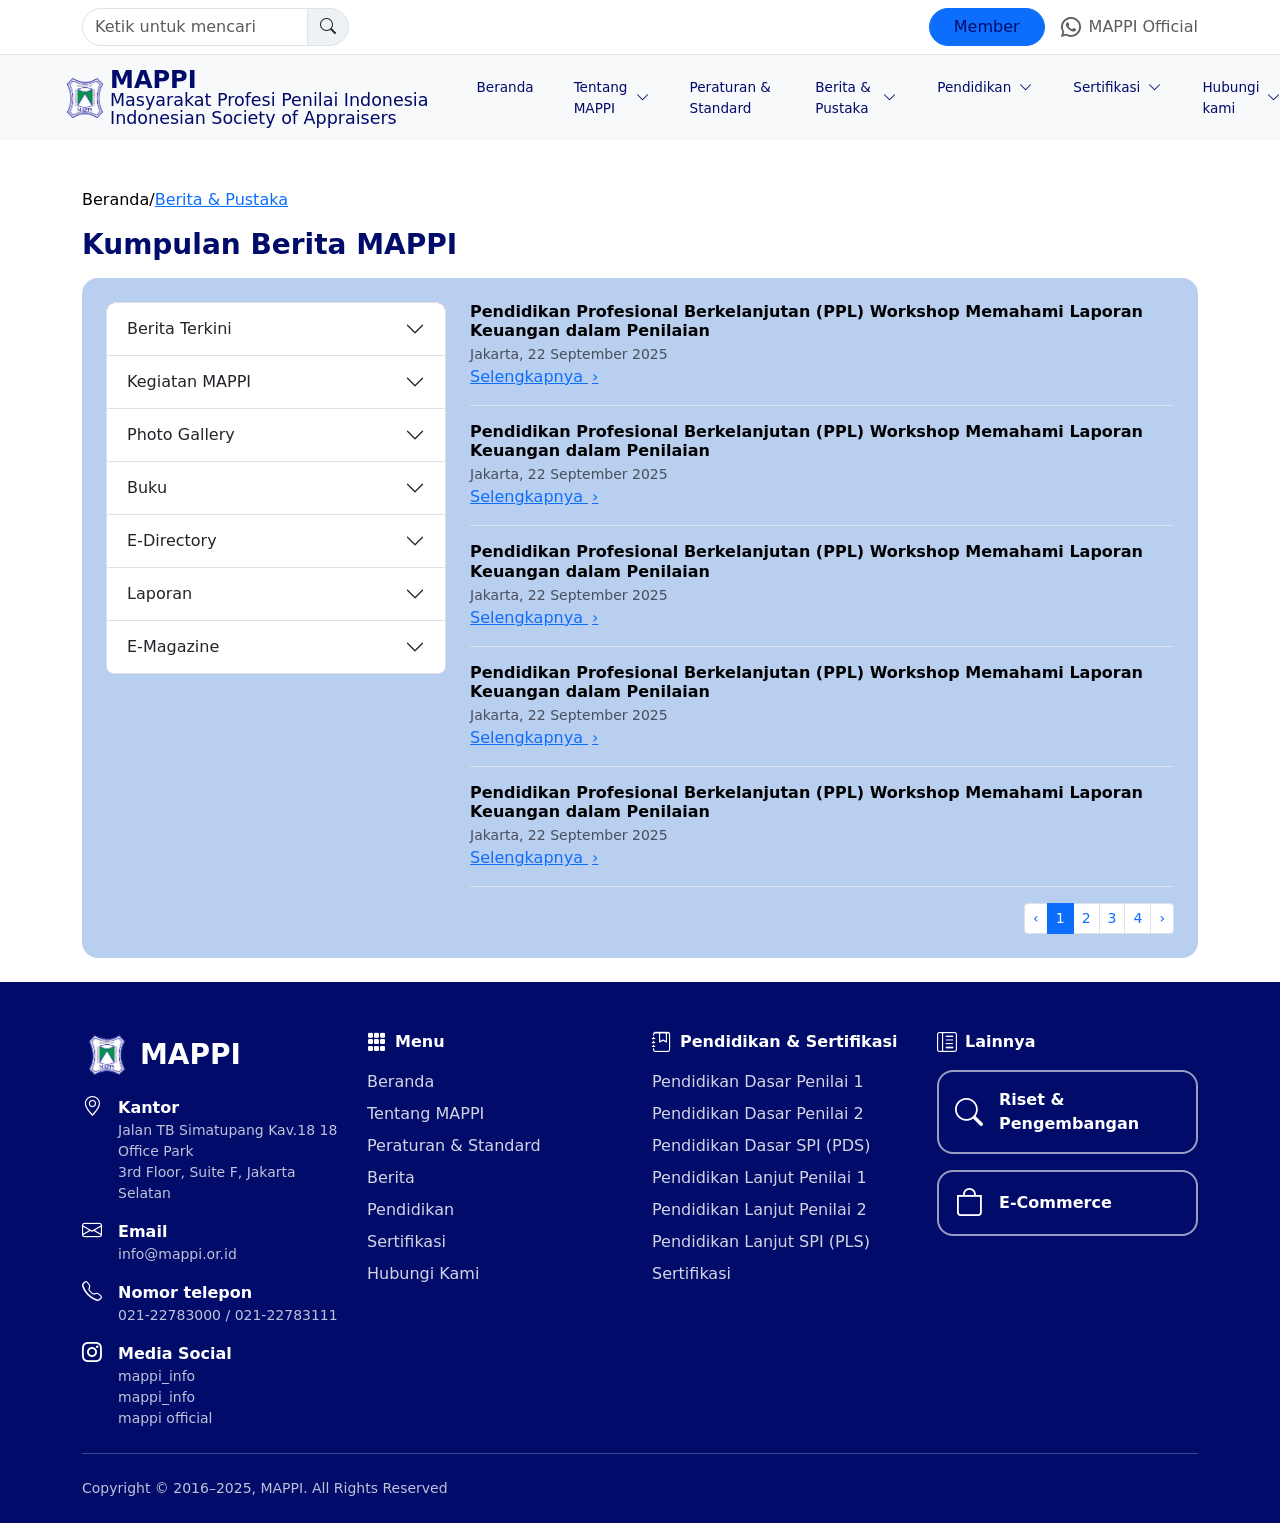
==== blog.html @ 39c8b319 "feat: benerin bugs" ====
<!DOCTYPE html>
<html lang="id">
    <head>
        <meta charset="utf-8">
        <meta name="viewport" content="width=device-width, initial-scale=1">
        <title>Blog Bootstrap</title>
        <link href="https://cdn.jsdelivr.net/npm/bootstrap@5.3.3/dist/css/bootstrap.min.css" rel="stylesheet" integrity="sha384-QWTKZyjpPEjISv5WaRU9OFeRpok6YctnYmDr5pNlyT2bRjXh0JMhjY6hW+ALEwIH" crossorigin="anonymous">
        <link href="https://cdn.jsdelivr.net/npm/bootstrap-icons@1.11.3/font/bootstrap-icons.min.css" rel="stylesheet">
        <style>
            .bg-body-primary-emphasis {
                background-color: #b9cff0;
                color: black;
            }

            .accordion-item.bg-primary .accordion-button {
                background-color: #0d6efd; /* bootstrap primary */
                color: white;
            }

            .accordion-item.bg-primary .accordion-button:not(.collapsed) {
                background-color: #0b5ed7; /* darker saat open */
                color: white;
            }

            .accordion-item.bg-primary .accordion-button:focus {
                box-shadow: none;
            }

            .footer-extended .tile { border: 2px solid rgba(255,255,255,0.6); background: transparent; }
            .footer-extended .link-light { text-decoration: none; opacity: 0.85; }
            .footer-extended .link-light:hover { opacity: 1; }
            .footer-extended i { line-height: 1; }

            .header-search { max-width: 480px; }
            .header-search .form-control { border-top-left-radius: 999px; border-bottom-left-radius: 999px; }
            .header-search .input-group-text { border-top-right-radius: 999px; border-bottom-right-radius: 999px; background-color: #eef2f7; }
            /* .navbar .nav-link { font-weight: 500; } */
            .navbar-nav .nav-link {
                display: inline-flex;
                align-items: center;
                gap: 4px; /* kasih jarak kecil antara teks dan icon */
            }

            .text-primary-mappi{
                color: #010b69;
            }
            .bg-primary-mappi{
                background-color: #010b69;

            }

            .item-link .nav-link{
                font-size: 0.85rem;
            }
        </style>
    </head>
    <body>
    <header id="home" class="sticky-top bg-white">
      <div class="border-bottom py-2">
        <div class="container d-flex align-items-center gap-3">
          <form class="flex-grow-0" role="search">
            <div class="input-group header-search">
              <input type="search" class="form-control" placeholder="Ketik untuk mencari" aria-label="Search">
              <span class="input-group-text"><i class="bi-search"></i></span>
            </div>
          </form>
          <div class="d-flex align-items-center gap-3 ms-auto">
            <a href="#" class="btn btn-primary rounded-pill px-4 text-primary-mappi">Member</a>
            <div class="d-flex align-items-center gap-2 text-muted">
              <i class="bi-whatsapp fs-5"></i>
              <span>MAPPI Official</span>
            </div>
          </div>
        </div>
      </div>
      <nav class="navbar navbar-expand-lg bg-body-tertiary px-5">
        <div class="container align-items-center">
          <a class="navbar-brand d-flex align-items-center" href="#home"><img style="width: 50px;" src="img/images (1).png" alt="logo"><div class="d-flex flex-column lh-1"><span class="fs-4 fw-bold text-primary-mappi">MAPPI</span><small class="text-primary-mappi">Masyarakat Profesi Penilai Indonesia<br>Indonesian Society of Appraisers</small></div></a>
          <button class="navbar-toggler" type="button" data-bs-toggle="collapse" data-bs-target="#navbarMain" aria-controls="navbarMain" aria-expanded="false" aria-label="Toggle navigation"><span class="navbar-toggler-icon"></span></button>
          <div class="collapse navbar-collapse" id="navbarMain">
            <ul class="navbar-nav ms-lg-4 mb-2 mb-lg-0 gap-lg-4 item-link">
              <li class="nav-item"><a class="text-primary-mappi nav-link" href="#home">Beranda</a></li>
              <li class="nav-item"><a class="text-primary-mappi nav-link" href="#tentang">Tentang MAPPI <i class="bi-chevron-down ms-1"></i></a></li>
              <li class="nav-item"><a class="text-primary-mappi nav-link" href="#peraturan">Peraturan&nbsp;&&nbsp; Standard</a></li>
              <li class="nav-item"><a class="text-primary-mappi nav-link" href="#berita">Berita&nbsp;&&nbsp; Pustaka <i class="bi-chevron-down ms-1"></i></a></li>
              <li class="nav-item"><a class="text-primary-mappi nav-link" href="#pendidikan">Pendidikan <i class="bi-chevron-down ms-1"></i></a></li>
              <li class="nav-item"><a class="text-primary-mappi nav-link" href="#sertifikasi">Sertifikasi <i class="bi-chevron-down ms-1"></i></a></li>
              <li class="nav-item"><a class="text-primary-mappi nav-link" href="#kontak">Hubungi kami <i class="bi-chevron-down ms-1"></i></a></li>
            </ul>
          </div>
        </div>
        <div class="container"><div class="border-bottom"></div></div>
      </nav>
    </header>
    <section id="berita" class="mb-4">
    <div class="container pt-5">
        <p class="text-black">Beranda/<a class="text-primary">Berita & Pustaka</a></p>
        <h2 class="h3 fw-bold text-primary-mappi mb-3">Kumpulan Berita MAPPI</h2>
        <div class="p-3 p-md-4 rounded-4 bg-body-primary-emphasis">
        <div class="row g-3 g-md-4">
            <div class="col-12 col-md-4">
            <div class="border rounded-3 overflow-hidden">
                <div class="accordion accordion-flush" id="newsAccordion">
                <!-- <div class="accordion-item">
                    <h2 class="accordion-header" id="headingOne">
                    <button class="accordion-button" type="button" data-bs-toggle="collapse" data-bs-target="#collapseOne" aria-expanded="true" aria-controls="collapseOne">Berita Terkini</button>
                    </h2>
                    <div id="collapseOne" class="accordion-collapse collapse show" aria-labelledby="headingOne" data-bs-parent="#newsAccordion">
                    <div class="accordion-body">
                        <a href="#" class="link-primary">Selengkapnya <span class="ms-1">›</span></a>
                    </div>
                    </div>
                </div> -->
                <div class="accordion-item bg-primary-mappi">
                    <h2 class="accordion-header" id="headingOne">
                    <button class="accordion-button collapsed" type="button" data-bs-toggle="collapse" data-bs-target="#collapseOne" aria-expanded="false" aria-controls="collapseOne">Berita Terkini</button>
                    </h2>
                    <div id="collapseOne" class="accordion-collapse collapse" aria-labelledby="headingOne" data-bs-parent="#newsAccordion">
                    <div class="accordion-body">
                        <a href="#" class="link-primary">Selengkapnya <span class="ms-1">›</span></a>
                    </div>
                    </div>
                </div>
                <div class="accordion-item">
                    <h2 class="accordion-header" id="headingTwo">
                    <button class="accordion-button collapsed" type="button" data-bs-toggle="collapse" data-bs-target="#collapseTwo" aria-expanded="false" aria-controls="collapseTwo">Kegiatan MAPPI</button>
                    </h2>
                    <div id="collapseTwo" class="accordion-collapse collapse" aria-labelledby="headingTwo" data-bs-parent="#newsAccordion">
                    <div class="accordion-body">
                        <a href="#" class="link-primary">Selengkapnya <span class="ms-1">›</span></a>
                    </div>
                    </div>
                </div>
                <div class="accordion-item">
                    <h2 class="accordion-header" id="headingThree">
                    <button class="accordion-button collapsed" type="button" data-bs-toggle="collapse" data-bs-target="#collapseThree" aria-expanded="false" aria-controls="collapseThree">Photo Gallery</button>
                    </h2>
                    <div id="collapseThree" class="accordion-collapse collapse" aria-labelledby="headingThree" data-bs-parent="#newsAccordion">
                    <div class="accordion-body">
                        <a href="#" class="link-primary">Selengkapnya <span class="ms-1">›</span></a>
                    </div>
                    </div>
                </div>
                <div class="accordion-item">
                    <h2 class="accordion-header" id="headingFour">
                    <button class="accordion-button collapsed" type="button" data-bs-toggle="collapse" data-bs-target="#collapseFour" aria-expanded="false" aria-controls="collapseFour">Buku</button>
                    </h2>
                    <div id="collapseFour" class="accordion-collapse collapse" aria-labelledby="headingFour" data-bs-parent="#newsAccordion">
                    <div class="accordion-body">
                        <a href="#" class="link-primary">Selengkapnya <span class="ms-1">›</span></a>
                    </div>
                    </div>
                </div>
                <div class="accordion-item">
                    <h2 class="accordion-header" id="headingFive">
                    <button class="accordion-button collapsed" type="button" data-bs-toggle="collapse" data-bs-target="#collapseFive" aria-expanded="false" aria-controls="collapseFive">E-Directory</button>
                    </h2>
                    <div id="collapseFive" class="accordion-collapse collapse" aria-labelledby="headingFive" data-bs-parent="#newsAccordion">
                    <div class="accordion-body">
                        <a href="#" class="link-primary">Selengkapnya <span class="ms-1">›</span></a>
                    </div>
                    </div>
                </div>
                <div class="accordion-item">
                    <h2 class="accordion-header" id="headingSix">
                    <button class="accordion-button collapsed" type="button" data-bs-toggle="collapse" data-bs-target="#collapseSix" aria-expanded="false" aria-controls="collapseSix">Laporan</button>
                    </h2>
                    <div id="collapseSix" class="accordion-collapse collapse" aria-labelledby="headingSix" data-bs-parent="#newsAccordion">
                    <div class="accordion-body">
                        <a href="#" class="link-primary">Selengkapnya <span class="ms-1">›</span></a>
                    </div>
                    </div>
                </div>
                <div class="accordion-item">
                    <h2 class="accordion-header" id="headingSeven">
                    <button class="accordion-button collapsed" type="button" data-bs-toggle="collapse" data-bs-target="#collapseSeven" aria-expanded="false" aria-controls="collapseSeven">E-Magazine</button>
                    </h2>
                    <div id="collapseSeven" class="accordion-collapse collapse" aria-labelledby="headingSeven" data-bs-parent="#newsAccordion">
                    <div class="accordion-body">
                        <a href="#" class="link-primary">Selengkapnya <span class="ms-1">›</span></a>
                    </div>
                    </div>
                </div>
                </div>
            </div>
            </div>
            <div class="col-12 col-md-8">
            <ul class="list-unstyled">
                <li class="pb-3 mb-3 border-bottom">
                <h6 class="mb-1 fw-semibold">Pendidikan Profesional Berkelanjutan (PPL) Workshop Memahami Laporan Keuangan dalam Penilaian</h6>
                <div class="text-muted small">Jakarta, 22 September 2025</div>
                <a href="#" class="link-primary">Selengkapnya <span class="ms-1">›</span></a>
                </li>
                <li class="pb-3 mb-3 border-bottom">
                <h6 class="mb-1 fw-semibold">Pendidikan Profesional Berkelanjutan (PPL) Workshop Memahami Laporan Keuangan dalam Penilaian</h6>
                <div class="text-muted small">Jakarta, 22 September 2025</div>
                <a href="#" class="link-primary">Selengkapnya <span class="ms-1">›</span></a>
                </li>
                <li class="pb-3 mb-3 border-bottom">
                <h6 class="mb-1 fw-semibold">Pendidikan Profesional Berkelanjutan (PPL) Workshop Memahami Laporan Keuangan dalam Penilaian</h6>
                <div class="text-muted small">Jakarta, 22 September 2025</div>
                <a href="#" class="link-primary">Selengkapnya <span class="ms-1">›</span></a>
                </li>
                <li class="pb-3 mb-3 border-bottom">
                <h6 class="mb-1 fw-semibold">Pendidikan Profesional Berkelanjutan (PPL) Workshop Memahami Laporan Keuangan dalam Penilaian</h6>
                <div class="text-muted small">Jakarta, 22 September 2025</div>
                <a href="#" class="link-primary underlide">Selengkapnya <span class="ms-1">›</span></a>
                </li>
                <li class="pb-3 mb-3 border-bottom">
                <h6 class="mb-1 fw-semibold">Pendidikan Profesional Berkelanjutan (PPL) Workshop Memahami Laporan Keuangan dalam Penilaian</h6>
                <div class="text-muted small">Jakarta, 22 September 2025</div>
                <a href="#" class="link-primary">Selengkapnya <span class="ms-1">›</span></a>
                </li>
            </ul>
            <nav aria-label="Halaman berita">
                <ul class="pagination pagination-sm justify-content-end mb-0">
                <li class="page-item"><a class="page-link" href="#" aria-label="Previous">‹</a></li>
                <li class="page-item active" aria-current="page"><span class="page-link">1</span></li>
                <li class="page-item"><a class="page-link" href="#">2</a></li>
                <li class="page-item"><a class="page-link" href="#">3</a></li>
                <li class="page-item"><a class="page-link" href="#">4</a></li>
                <li class="page-item"><a class="page-link" href="#" aria-label="Next">›</a></li>
                </ul>
            </nav>
            </div>
        </div>
        </div>
    </div>
    </section>

    <footer class="footer-extended bg-primary-mappi text-white pt-5 pb-4">
        <div class="container">
            <div class="row gy-4">
            <div class="col-12 col-lg-3">
                <div class="d-flex align-items-center gap-2 mb-3">
                <img style="width: 50px;" src="img/images (1).png" alt="logo">
                <!-- <i class="bi-shield-check fs-3"></i> -->
                <span class="fs-3 fw-bold">MAPPI</span>
                </div>
                <div class="mb-3">
                <div class="d-flex gap-3">
                    <i class="bi-geo-alt fs-5"></i>
                    <div>
                    <div class="fw-semibold">Kantor</div>
                    <div class="small opacity-75">Jalan TB Simatupang Kav.18 18 Office Park<br>3rd Floor, Suite F, Jakarta Selatan</div>
                    </div>
                </div>
                </div>
                <div class="mb-3">
                <div class="d-flex gap-3">
                    <i class="bi-envelope fs-5"></i>
                    <div>
                    <div class="fw-semibold">Email</div>
                    <div class="small opacity-75">info@mappi.or.id</div>
                    </div>
                </div>
                </div>
                <div class="mb-3">
                <div class="d-flex gap-3">
                    <i class="bi-telephone fs-5"></i>
                    <div>
                    <div class="fw-semibold">Nomor telepon</div>
                    <div class="small opacity-75">021-22783000 / 021-22783111</div>
                    </div>
                </div>
                </div>
                <div>
                <div class="d-flex gap-3">
                    <i class="bi-instagram fs-5"></i>
                    <div>
                    <div class="fw-semibold">Media Social</div>
                    <div class="small opacity-75">mappi_info<br>mappi_info<br>mappi official</div>
                    </div>
                </div>
                </div>
            </div>

            <div class="col-12 col-lg-3">
                <div class="d-flex align-items-center gap-2 mb-3">
                <i class="bi-grid-3x3-gap-fill fs-5"></i>
                <span class="fw-semibold">Menu</span>
                </div>
                <div class="row row-cols-1 g-2">
                <div class="col"><a href="#" class="link-light">Beranda</a></div>
                <div class="col"><a href="#" class="link-light">Tentang MAPPI</a></div>
                <div class="col"><a href="#" class="link-light">Peraturan & Standard</a></div>
                <div class="col"><a href="#" class="link-light">Berita</a></div>
                <div class="col"><a href="#" class="link-light">Pendidikan</a></div>
                <div class="col"><a href="#" class="link-light">Sertifikasi</a></div>
                <div class="col"><a href="#" class="link-light">Hubungi Kami</a></div>
                </div>
            </div>

            <div class="col-12 col-lg-3">
                <div class="d-flex align-items-center gap-2 mb-3">
                <i class="bi-journal-bookmark fs-5"></i>
                <span class="fw-semibold">Pendidikan & Sertifikasi</span>
                </div>
                <ul class="list-unstyled d-flex flex-column gap-2 ps-0">
                    <li><a href="#" class="link-light">Pendidikan Dasar Penilai 1</a></li>
                    <li><a href="#" class="link-light">Pendidikan Dasar Penilai 2</a></li>
                    <li><a href="#" class="link-light">Pendidikan Dasar SPI (PDS)</a></li>
                    <li><a href="#" class="link-light">Pendidikan Lanjut Penilai 1</a></li>
                    <li><a href="#" class="link-light">Pendidikan Lanjut Penilai 2</a></li>
                    <li><a href="#" class="link-light">Pendidikan Lanjut SPI (PLS)</a></li>
                    <li><a href="#" class="link-light">Sertifikasi</a></li>
                </ul>
            </div>

            <div class="col-12 col-lg-3">
                <div class="d-flex align-items-center gap-2 mb-3">
                <i class="bi-layout-text-sidebar-reverse fs-5"></i>
                <span class="fw-semibold">Lainnya</span>
                </div>
                <div class="tile p-3 rounded-4 mb-3 d-flex align-items-center gap-3">
                <i class="bi-search fs-3"></i>
                <div class="fw-semibold">Riset & Pengembangan</div>
                </div>
                <div class="tile p-3 rounded-4 d-flex align-items-center gap-3">
                <i class="bi-bag fs-3"></i>
                <div class="fw-semibold">E-Commerce</div>
                </div>
            </div>
            </div>

            <hr class="border-light opacity-25 my-4">
            <div class="d-flex flex-column flex-md-row align-items-center justify-content-between gap-2">
            <div class="small opacity-75">Copyright © 2016–2025, MAPPI. All Rights Reserved</div>
            </div>
        </div>
    </footer>

    <script src="https://cdn.jsdelivr.net/npm/bootstrap@5.3.3/dist/js/bootstrap.bundle.min.js" integrity="sha384-YvpcrYf0tY3lHB60NNkmXc5s9fDVZLESaAA55NDzOxhy9GkcIdslK1eN7N6jIeHz" crossorigin="anonymous"></script>
    </body>
</html>
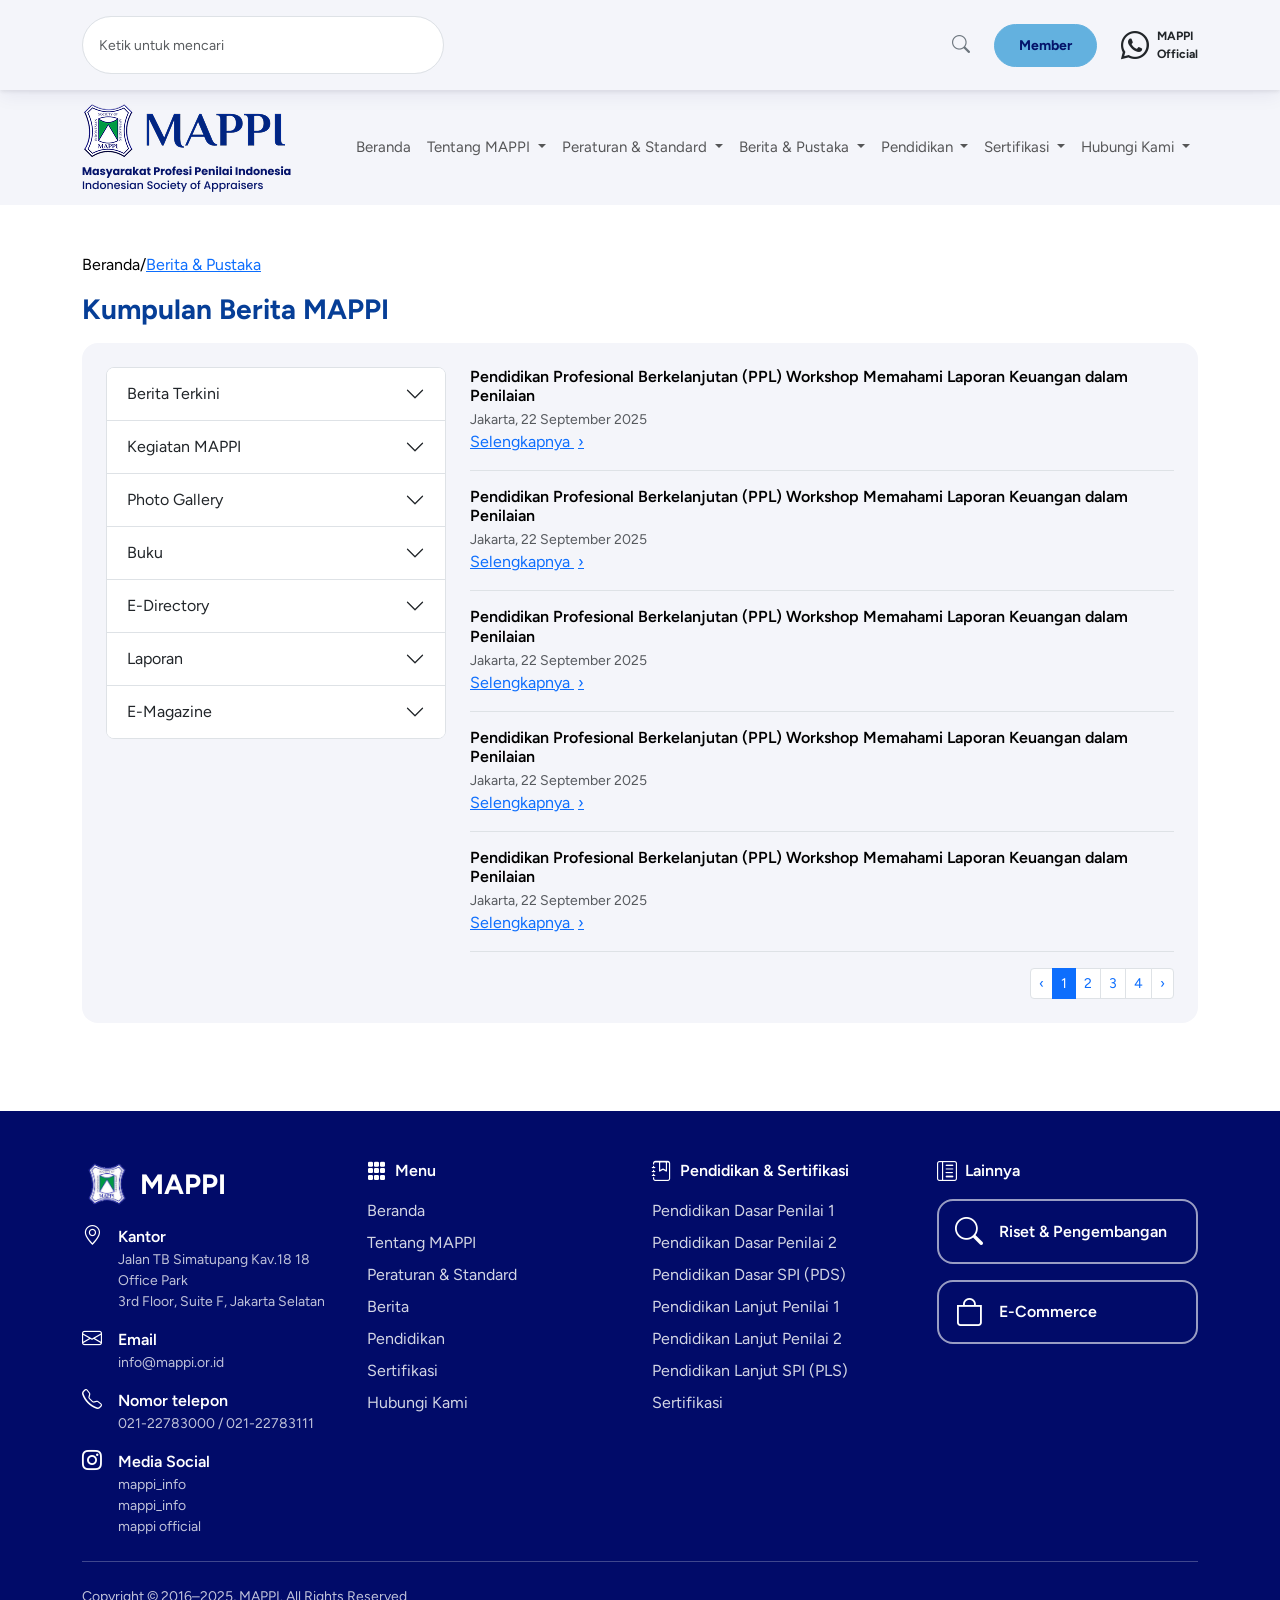
==== commit 37b9fe3d: "feat: benerin bugs" ====
--- a/blog.html
+++ b/blog.html
@@ -1,335 +1,792 @@
 <!DOCTYPE html>
 <html lang="id">
+  <html lang="en">
     <head>
-        <meta charset="utf-8">
-        <meta name="viewport" content="width=device-width, initial-scale=1">
-        <title>Blog Bootstrap</title>
-        <link href="https://cdn.jsdelivr.net/npm/bootstrap@5.3.3/dist/css/bootstrap.min.css" rel="stylesheet" integrity="sha384-QWTKZyjpPEjISv5WaRU9OFeRpok6YctnYmDr5pNlyT2bRjXh0JMhjY6hW+ALEwIH" crossorigin="anonymous">
-        <link href="https://cdn.jsdelivr.net/npm/bootstrap-icons@1.11.3/font/bootstrap-icons.min.css" rel="stylesheet">
-        <style>
-            .bg-body-primary-emphasis {
-                background-color: #b9cff0;
-                color: black;
-            }
-
-            .accordion-item.bg-primary .accordion-button {
-                background-color: #0d6efd; /* bootstrap primary */
-                color: white;
-            }
-
-            .accordion-item.bg-primary .accordion-button:not(.collapsed) {
-                background-color: #0b5ed7; /* darker saat open */
-                color: white;
-            }
-
-            .accordion-item.bg-primary .accordion-button:focus {
-                box-shadow: none;
-            }
-
-            .footer-extended .tile { border: 2px solid rgba(255,255,255,0.6); background: transparent; }
-            .footer-extended .link-light { text-decoration: none; opacity: 0.85; }
-            .footer-extended .link-light:hover { opacity: 1; }
-            .footer-extended i { line-height: 1; }
-
-            .header-search { max-width: 480px; }
-            .header-search .form-control { border-top-left-radius: 999px; border-bottom-left-radius: 999px; }
-            .header-search .input-group-text { border-top-right-radius: 999px; border-bottom-right-radius: 999px; background-color: #eef2f7; }
-            /* .navbar .nav-link { font-weight: 500; } */
-            .navbar-nav .nav-link {
-                display: inline-flex;
-                align-items: center;
-                gap: 4px; /* kasih jarak kecil antara teks dan icon */
-            }
-
-            .text-primary-mappi{
-                color: #010b69;
-            }
-            .bg-primary-mappi{
-                background-color: #010b69;
-
-            }
-
-            .item-link .nav-link{
-                font-size: 0.85rem;
-            }
-        </style>
+      <meta charset="UTF-8" />
+      <meta name="viewport" content="width=device-width, initial-scale=1.0" />
+      <title>Home</title>
+
+      <!-- CSS -->
+      <link rel="stylesheet" href="/assets/css/index.css" />
+
+      <!-- CSS Bootstrap -->
+      <link
+        href="https://cdn.jsdelivr.net/npm/bootstrap@5.3.8/dist/css/bootstrap.min.css"
+        rel="stylesheet"
+        integrity="sha384-sRIl4kxILFvY47J16cr9ZwB07vP4J8+LH7qKQnuqkuIAvNWLzeN8tE5YBujZqJLB"
+        crossorigin="anonymous"
+      />
+
+      <!-- Google Fonts -->
+      <link rel="preconnect" href="https://fonts.googleapis.com" />
+      <link rel="preconnect" href="https://fonts.gstatic.com" crossorigin />
+      <link
+        href="https://fonts.googleapis.com/css2?family=Figtree:ital,wght@0,300..900;1,300..900&display=swap"
+        rel="stylesheet"
+      />
+
+      <!-- Bootstrap Icons -->
+      <link
+        rel="stylesheet"
+        href="https://cdn.jsdelivr.net/npm/bootstrap-icons@1.13.1/font/bootstrap-icons.min.css"
+      />
+
+      <style>
+        #berita-data {
+          background-color: #ffffff;
+          color: #000000;
+          padding-bottom: 4rem;
+        }
+
+        /* override background putih dari Bootstrap */
+        .bg-white {
+          background-color: #f4f5fa !important;
+        }
+
+        /* override section yang pakai bg-body-primary-emphasis */
+        .bg-body-primary-emphasis {
+          background-color: #f4f5fa !important;
+        }
+
+        /* footer tetap gelap, biarkan default */
+        .footer-extended {
+          background-color: #010b69; /* atau sesuai yang diinginkan */
+        }
+
+        .text-primary-mappi {
+          color: #010b69;
+        }
+        .section-title-wrapper {
+          display: flex;
+          align-items: center;
+          gap: 1rem;
+          width: 100%;
+        }
+
+        .section-title-wrapper h3 {
+          margin: 0;
+          white-space: nowrap;
+          color: #ffffff;
+        }
+
+        .section-title-wrapper {
+          display: flex;
+          align-items: center;
+          width: 100%;
+          gap: 1rem;
+        }
+
+        /* Garis fleksibel di tengah */
+        .section-divider {
+          flex-grow: 1;
+          height: 1px;
+          background: rgba(255, 255, 255, 0.4);
+        }
+
+        .schedule-section {
+          background: #f6f8fc;
+        }
+        .schedule-tabs .nav-link {
+          color: #6b7785;
+          padding: 8px 12px;
+        }
+        .schedule-tabs .nav-link.active {
+          color: #0a2a84;
+          font-weight: 700;
+          border-bottom: 2px solid #0a2a84;
+        }
+        .schedule-list .list-group-item {
+          background: transparent;
+        }
+        .tag {
+          display: inline-block;
+          padding: 6px 10px;
+          border-radius: 999px;
+          background: #e8f0ff;
+          color: #0a2a84;
+          font-weight: 600;
+        }
+        .tag.primary {
+          background: #0a2a84;
+          color: #fff;
+        }
+      </style>
     </head>
+
     <body>
-    <header id="home" class="sticky-top bg-white">
-      <div class="border-bottom py-2">
-        <div class="container d-flex align-items-center gap-3">
-          <form class="flex-grow-0" role="search">
-            <div class="input-group header-search">
-              <input type="search" class="form-control" placeholder="Ketik untuk mencari" aria-label="Search">
-              <span class="input-group-text"><i class="bi-search"></i></span>
+      <!-- Topbar (Fixed) -->
+      <div class="topbar fixed-top shadow-sm">
+        <div class="bg-white py-2 py-md-3">
+          <div class="container d-flex align-items-center">
+            <!-- Left: Search -->
+            <div class="me-auto w-100 w-md-auto">
+              <!-- Mobile search -->
+              <div
+                class="d-flex d-md-none justify-content-between align-items-center w-100"
+              >
+                <i class="bi bi-search search-icon fs-4"></i>
+                <a href="./login.html">
+                  <button class="btn px-3 rounded-pill btn-member">
+                    Member
+                  </button>
+                </a>
+              </div>
+
+              <!-- Desktop search -->
+              <div class="position-relative d-none d-md-block">
+                <input
+                  type="text"
+                  class="form-control py-3 ps-3 rounded-pill"
+                  placeholder="Ketik untuk mencari"
+                />
+                <i class="bi bi-search search-icon"></i>
+              </div>
             </div>
-          </form>
-          <div class="d-flex align-items-center gap-3 ms-auto">
-            <a href="#" class="btn btn-primary rounded-pill px-4 text-primary-mappi">Member</a>
-            <div class="d-flex align-items-center gap-2 text-muted">
-              <i class="bi-whatsapp fs-5"></i>
-              <span>MAPPI Official</span>
+
+            <!-- Right: Desktop buttons -->
+            <div
+              class="d-none d-md-flex flex-row align-items-center ms-auto gap-4"
+            >
+              <a class="text-decoration-none" href="./login.html">
+                <button class="btn px-4 rounded-pill btn-member">Member</button>
+              </a>
+
+              <a
+                class="text-decoration-none text-reset whatsapp d-flex align-items-center gap-2"
+                href="javascript:void(0);"
+              >
+                <i class="bi bi-whatsapp whatsapp-icon"></i>
+                <span class="fw-bold">MAPPI Official</span>
+              </a>
             </div>
           </div>
         </div>
       </div>
-      <nav class="navbar navbar-expand-lg bg-body-tertiary px-5">
-        <div class="container align-items-center">
-          <a class="navbar-brand d-flex align-items-center" href="#home"><img style="width: 50px;" src="img/images (1).png" alt="logo"><div class="d-flex flex-column lh-1"><span class="fs-4 fw-bold text-primary-mappi">MAPPI</span><small class="text-primary-mappi">Masyarakat Profesi Penilai Indonesia<br>Indonesian Society of Appraisers</small></div></a>
-          <button class="navbar-toggler" type="button" data-bs-toggle="collapse" data-bs-target="#navbarMain" aria-controls="navbarMain" aria-expanded="false" aria-label="Toggle navigation"><span class="navbar-toggler-icon"></span></button>
-          <div class="collapse navbar-collapse" id="navbarMain">
-            <ul class="navbar-nav ms-lg-4 mb-2 mb-lg-0 gap-lg-4 item-link">
-              <li class="nav-item"><a class="text-primary-mappi nav-link" href="#home">Beranda</a></li>
-              <li class="nav-item"><a class="text-primary-mappi nav-link" href="#tentang">Tentang MAPPI <i class="bi-chevron-down ms-1"></i></a></li>
-              <li class="nav-item"><a class="text-primary-mappi nav-link" href="#peraturan">Peraturan&nbsp;&&nbsp; Standard</a></li>
-              <li class="nav-item"><a class="text-primary-mappi nav-link" href="#berita">Berita&nbsp;&&nbsp; Pustaka <i class="bi-chevron-down ms-1"></i></a></li>
-              <li class="nav-item"><a class="text-primary-mappi nav-link" href="#pendidikan">Pendidikan <i class="bi-chevron-down ms-1"></i></a></li>
-              <li class="nav-item"><a class="text-primary-mappi nav-link" href="#sertifikasi">Sertifikasi <i class="bi-chevron-down ms-1"></i></a></li>
-              <li class="nav-item"><a class="text-primary-mappi nav-link" href="#kontak">Hubungi kami <i class="bi-chevron-down ms-1"></i></a></li>
+
+      <!-- Main Navigation -->
+      <nav
+        class="navbar navbar-expand-xl"
+        style="background-color: #f4f5fa; margin-top: 90px"
+      >
+        <div class="container">
+          <a
+            class="navbar-brand"
+            href="javascript:void(0);"
+            style="color: #04136a"
+          >
+            <img
+              src="/assets/images/logo_with_text.png"
+              alt="logo"
+              width="218px"
+            />
+          </a>
+
+          <button
+            class="navbar-toggler p-0 border-0"
+            type="button"
+            data-bs-toggle="collapse"
+            data-bs-target="#navbarNav"
+            aria-controls="navbarNav"
+            aria-expanded="false"
+            aria-label="Toggle navigation"
+          >
+            <span class="navbar-toggler-icon"></span>
+          </button>
+
+          <div class="collapse navbar-collapse" id="navbarNav">
+            <ul class="navbar-nav ms-auto">
+              <li class="nav-item">
+                <a class="nav-link" href="./index.html">Beranda</a>
+              </li>
+
+              <li class="nav-item dropdown">
+                <a
+                  class="nav-link dropdown-toggle"
+                  href="javascript:void(0);"
+                  role="button"
+                  data-bs-toggle="dropdown"
+                  aria-expanded="false"
+                >
+                  Tentang MAPPI
+                </a>
+                <ul class="dropdown-menu">
+                  <li>
+                    <a class="dropdown-item" href="javascript:void(0);"
+                      >Action</a
+                    >
+                  </li>
+                  <li>
+                    <a class="dropdown-item" href="javascript:void(0);"
+                      >Another action</a
+                    >
+                  </li>
+                </ul>
+              </li>
+
+              <li class="nav-item dropdown">
+                <a
+                  class="nav-link dropdown-toggle"
+                  href="javascript:void(0);"
+                  role="button"
+                  data-bs-toggle="dropdown"
+                  aria-expanded="false"
+                >
+                  Peraturan & Standard
+                </a>
+                <ul class="dropdown-menu">
+                  <li>
+                    <a class="dropdown-item" href="javascript:void(0);"
+                      >Action</a
+                    >
+                  </li>
+                  <li>
+                    <a class="dropdown-item" href="javascript:void(0);"
+                      >Another action</a
+                    >
+                  </li>
+                </ul>
+              </li>
+
+              <li class="nav-item dropdown">
+                <a
+                  class="nav-link dropdown-toggle"
+                  href="./blog.html"
+                  role="button"
+                  data-bs-toggle="dropdown"
+                  aria-expanded="false"
+                >
+                  Berita & Pustaka
+                </a>
+                <ul class="dropdown-menu">
+                  <li>
+                    <a class="dropdown-item" href="./blog.html">Action</a>
+                  </li>
+                  <li>
+                    <a class="dropdown-item" href="javascript:void(0);"
+                      >Another action</a
+                    >
+                  </li>
+                </ul>
+              </li>
+
+              <li class="nav-item dropdown">
+                <a
+                  class="nav-link dropdown-toggle"
+                  href="javascript:void(0);"
+                  role="button"
+                  data-bs-toggle="dropdown"
+                  aria-expanded="false"
+                >
+                  Pendidikan
+                </a>
+                <ul class="dropdown-menu">
+                  <li>
+                    <a class="dropdown-item" href="javascript:void(0);"
+                      >Action</a
+                    >
+                  </li>
+                  <li>
+                    <a class="dropdown-item" href="javascript:void(0);"
+                      >Another action</a
+                    >
+                  </li>
+                </ul>
+              </li>
+
+              <li class="nav-item dropdown">
+                <a
+                  class="nav-link dropdown-toggle"
+                  href="javascript:void(0);"
+                  role="button"
+                  data-bs-toggle="dropdown"
+                  aria-expanded="false"
+                >
+                  Sertifikasi
+                </a>
+                <ul class="dropdown-menu">
+                  <li>
+                    <a class="dropdown-item" href="javascript:void(0);"
+                      >Action</a
+                    >
+                  </li>
+                  <li>
+                    <a class="dropdown-item" href="javascript:void(0);"
+                      >Another action</a
+                    >
+                  </li>
+                </ul>
+              </li>
+
+              <li class="nav-item dropdown">
+                <a
+                  class="nav-link dropdown-toggle"
+                  href="javascript:void(0);"
+                  role="button"
+                  data-bs-toggle="dropdown"
+                  aria-expanded="false"
+                >
+                  Hubungi Kami
+                </a>
+                <ul class="dropdown-menu">
+                  <li>
+                    <a class="dropdown-item" href="javascript:void(0);"
+                      >Action</a
+                    >
+                  </li>
+                  <li>
+                    <a class="dropdown-item" href="javascript:void(0);"
+                      >Another action</a
+                    >
+                  </li>
+                </ul>
+              </li>
+
+              <!-- Mobile Login Link -->
+              <li class="nav-item d-xl-none mt-2">
+                <a
+                  class="nav-link btn btn-member text-center w-100"
+                  href="./login.html"
+                  >Login / Member</a
+                >
+              </li>
             </ul>
           </div>
         </div>
-        <div class="container"><div class="border-bottom"></div></div>
       </nav>
-    </header>
-    <section id="berita" class="mb-4">
-    <div class="container pt-5">
-        <p class="text-black">Beranda/<a class="text-primary">Berita & Pustaka</a></p>
-        <h2 class="h3 fw-bold text-primary-mappi mb-3">Kumpulan Berita MAPPI</h2>
-        <div class="p-3 p-md-4 rounded-4 bg-body-primary-emphasis">
-        <div class="row g-3 g-md-4">
-            <div class="col-12 col-md-4">
-            <div class="border rounded-3 overflow-hidden">
-                <div class="accordion accordion-flush" id="newsAccordion">
-                <!-- <div class="accordion-item">
-                    <h2 class="accordion-header" id="headingOne">
-                    <button class="accordion-button" type="button" data-bs-toggle="collapse" data-bs-target="#collapseOne" aria-expanded="true" aria-controls="collapseOne">Berita Terkini</button>
-                    </h2>
-                    <div id="collapseOne" class="accordion-collapse collapse show" aria-labelledby="headingOne" data-bs-parent="#newsAccordion">
-                    <div class="accordion-body">
-                        <a href="#" class="link-primary">Selengkapnya <span class="ms-1">›</span></a>
-                    </div>
-                    </div>
-                </div> -->
-                <div class="accordion-item bg-primary-mappi">
-                    <h2 class="accordion-header" id="headingOne">
-                    <button class="accordion-button collapsed" type="button" data-bs-toggle="collapse" data-bs-target="#collapseOne" aria-expanded="false" aria-controls="collapseOne">Berita Terkini</button>
-                    </h2>
-                    <div id="collapseOne" class="accordion-collapse collapse" aria-labelledby="headingOne" data-bs-parent="#newsAccordion">
-                    <div class="accordion-body">
-                        <a href="#" class="link-primary">Selengkapnya <span class="ms-1">›</span></a>
-                    </div>
-                    </div>
-                </div>
-                <div class="accordion-item">
-                    <h2 class="accordion-header" id="headingTwo">
-                    <button class="accordion-button collapsed" type="button" data-bs-toggle="collapse" data-bs-target="#collapseTwo" aria-expanded="false" aria-controls="collapseTwo">Kegiatan MAPPI</button>
-                    </h2>
-                    <div id="collapseTwo" class="accordion-collapse collapse" aria-labelledby="headingTwo" data-bs-parent="#newsAccordion">
-                    <div class="accordion-body">
-                        <a href="#" class="link-primary">Selengkapnya <span class="ms-1">›</span></a>
-                    </div>
-                    </div>
-                </div>
-                <div class="accordion-item">
-                    <h2 class="accordion-header" id="headingThree">
-                    <button class="accordion-button collapsed" type="button" data-bs-toggle="collapse" data-bs-target="#collapseThree" aria-expanded="false" aria-controls="collapseThree">Photo Gallery</button>
-                    </h2>
-                    <div id="collapseThree" class="accordion-collapse collapse" aria-labelledby="headingThree" data-bs-parent="#newsAccordion">
-                    <div class="accordion-body">
-                        <a href="#" class="link-primary">Selengkapnya <span class="ms-1">›</span></a>
-                    </div>
-                    </div>
-                </div>
-                <div class="accordion-item">
-                    <h2 class="accordion-header" id="headingFour">
-                    <button class="accordion-button collapsed" type="button" data-bs-toggle="collapse" data-bs-target="#collapseFour" aria-expanded="false" aria-controls="collapseFour">Buku</button>
-                    </h2>
-                    <div id="collapseFour" class="accordion-collapse collapse" aria-labelledby="headingFour" data-bs-parent="#newsAccordion">
-                    <div class="accordion-body">
-                        <a href="#" class="link-primary">Selengkapnya <span class="ms-1">›</span></a>
-                    </div>
-                    </div>
-                </div>
-                <div class="accordion-item">
-                    <h2 class="accordion-header" id="headingFive">
-                    <button class="accordion-button collapsed" type="button" data-bs-toggle="collapse" data-bs-target="#collapseFive" aria-expanded="false" aria-controls="collapseFive">E-Directory</button>
-                    </h2>
-                    <div id="collapseFive" class="accordion-collapse collapse" aria-labelledby="headingFive" data-bs-parent="#newsAccordion">
-                    <div class="accordion-body">
-                        <a href="#" class="link-primary">Selengkapnya <span class="ms-1">›</span></a>
-                    </div>
-                    </div>
-                </div>
-                <div class="accordion-item">
-                    <h2 class="accordion-header" id="headingSix">
-                    <button class="accordion-button collapsed" type="button" data-bs-toggle="collapse" data-bs-target="#collapseSix" aria-expanded="false" aria-controls="collapseSix">Laporan</button>
-                    </h2>
-                    <div id="collapseSix" class="accordion-collapse collapse" aria-labelledby="headingSix" data-bs-parent="#newsAccordion">
-                    <div class="accordion-body">
-                        <a href="#" class="link-primary">Selengkapnya <span class="ms-1">›</span></a>
-                    </div>
-                    </div>
-                </div>
-                <div class="accordion-item">
-                    <h2 class="accordion-header" id="headingSeven">
-                    <button class="accordion-button collapsed" type="button" data-bs-toggle="collapse" data-bs-target="#collapseSeven" aria-expanded="false" aria-controls="collapseSeven">E-Magazine</button>
-                    </h2>
-                    <div id="collapseSeven" class="accordion-collapse collapse" aria-labelledby="headingSeven" data-bs-parent="#newsAccordion">
-                    <div class="accordion-body">
-                        <a href="#" class="link-primary">Selengkapnya <span class="ms-1">›</span></a>
-                    </div>
-                    </div>
-                </div>
-                </div>
+
+      <section id="berita-data" class="mb-4">
+        <div class="container pt-5">
+          <p class="text-black">
+            Beranda/<a class="text-primary">Berita & Pustaka</a>
+          </p>
+          <h2 class="h3 fw-bold text-primary-mappi mb-3">
+            Kumpulan Berita MAPPI
+          </h2>
+          <div class="p-3 p-md-4 rounded-4 bg-body-primary-emphasis">
+            <div class="row g-3 g-md-4">
+              <div class="col-12 col-md-4">
+                <div class="border rounded-3 overflow-hidden">
+                  <div class="accordion accordion-flush" id="newsAccordion">
+                    <div class="accordion-item bg-primary-mappi">
+                      <h2 class="accordion-header" id="headingOne">
+                        <button
+                          class="accordion-button collapsed"
+                          type="button"
+                          data-bs-toggle="collapse"
+                          data-bs-target="#collapseOne"
+                          aria-expanded="false"
+                          aria-controls="collapseOne"
+                        >
+                          Berita Terkini
+                        </button>
+                      </h2>
+                      <div
+                        id="collapseOne"
+                        class="accordion-collapse collapse"
+                        aria-labelledby="headingOne"
+                        data-bs-parent="#newsAccordion"
+                      >
+                        <div class="accordion-body">
+                          <a href="#" class="link-primary"
+                            >Selengkapnya <span class="ms-1">›</span></a
+                          >
+                        </div>
+                      </div>
+                    </div>
+                    <div class="accordion-item">
+                      <h2 class="accordion-header" id="headingTwo">
+                        <button
+                          class="accordion-button collapsed"
+                          type="button"
+                          data-bs-toggle="collapse"
+                          data-bs-target="#collapseTwo"
+                          aria-expanded="false"
+                          aria-controls="collapseTwo"
+                        >
+                          Kegiatan MAPPI
+                        </button>
+                      </h2>
+                      <div
+                        id="collapseTwo"
+                        class="accordion-collapse collapse"
+                        aria-labelledby="headingTwo"
+                        data-bs-parent="#newsAccordion"
+                      >
+                        <div class="accordion-body">
+                          <a href="#" class="link-primary"
+                            >Selengkapnya <span class="ms-1">›</span></a
+                          >
+                        </div>
+                      </div>
+                    </div>
+                    <div class="accordion-item">
+                      <h2 class="accordion-header" id="headingThree">
+                        <button
+                          class="accordion-button collapsed"
+                          type="button"
+                          data-bs-toggle="collapse"
+                          data-bs-target="#collapseThree"
+                          aria-expanded="false"
+                          aria-controls="collapseThree"
+                        >
+                          Photo Gallery
+                        </button>
+                      </h2>
+                      <div
+                        id="collapseThree"
+                        class="accordion-collapse collapse"
+                        aria-labelledby="headingThree"
+                        data-bs-parent="#newsAccordion"
+                      >
+                        <div class="accordion-body">
+                          <a href="#" class="link-primary"
+                            >Selengkapnya <span class="ms-1">›</span></a
+                          >
+                        </div>
+                      </div>
+                    </div>
+                    <div class="accordion-item">
+                      <h2 class="accordion-header" id="headingFour">
+                        <button
+                          class="accordion-button collapsed"
+                          type="button"
+                          data-bs-toggle="collapse"
+                          data-bs-target="#collapseFour"
+                          aria-expanded="false"
+                          aria-controls="collapseFour"
+                        >
+                          Buku
+                        </button>
+                      </h2>
+                      <div
+                        id="collapseFour"
+                        class="accordion-collapse collapse"
+                        aria-labelledby="headingFour"
+                        data-bs-parent="#newsAccordion"
+                      >
+                        <div class="accordion-body">
+                          <a href="#" class="link-primary"
+                            >Selengkapnya <span class="ms-1">›</span></a
+                          >
+                        </div>
+                      </div>
+                    </div>
+                    <div class="accordion-item">
+                      <h2 class="accordion-header" id="headingFive">
+                        <button
+                          class="accordion-button collapsed"
+                          type="button"
+                          data-bs-toggle="collapse"
+                          data-bs-target="#collapseFive"
+                          aria-expanded="false"
+                          aria-controls="collapseFive"
+                        >
+                          E-Directory
+                        </button>
+                      </h2>
+                      <div
+                        id="collapseFive"
+                        class="accordion-collapse collapse"
+                        aria-labelledby="headingFive"
+                        data-bs-parent="#newsAccordion"
+                      >
+                        <div class="accordion-body">
+                          <a href="#" class="link-primary"
+                            >Selengkapnya <span class="ms-1">›</span></a
+                          >
+                        </div>
+                      </div>
+                    </div>
+                    <div class="accordion-item">
+                      <h2 class="accordion-header" id="headingSix">
+                        <button
+                          class="accordion-button collapsed"
+                          type="button"
+                          data-bs-toggle="collapse"
+                          data-bs-target="#collapseSix"
+                          aria-expanded="false"
+                          aria-controls="collapseSix"
+                        >
+                          Laporan
+                        </button>
+                      </h2>
+                      <div
+                        id="collapseSix"
+                        class="accordion-collapse collapse"
+                        aria-labelledby="headingSix"
+                        data-bs-parent="#newsAccordion"
+                      >
+                        <div class="accordion-body">
+                          <a href="#" class="link-primary"
+                            >Selengkapnya <span class="ms-1">›</span></a
+                          >
+                        </div>
+                      </div>
+                    </div>
+                    <div class="accordion-item">
+                      <h2 class="accordion-header" id="headingSeven">
+                        <button
+                          class="accordion-button collapsed"
+                          type="button"
+                          data-bs-toggle="collapse"
+                          data-bs-target="#collapseSeven"
+                          aria-expanded="false"
+                          aria-controls="collapseSeven"
+                        >
+                          E-Magazine
+                        </button>
+                      </h2>
+                      <div
+                        id="collapseSeven"
+                        class="accordion-collapse collapse"
+                        aria-labelledby="headingSeven"
+                        data-bs-parent="#newsAccordion"
+                      >
+                        <div class="accordion-body">
+                          <a href="#" class="link-primary"
+                            >Selengkapnya <span class="ms-1">›</span></a
+                          >
+                        </div>
+                      </div>
+                    </div>
+                  </div>
+                </div>
+              </div>
+              <div class="col-12 col-md-8">
+                <ul class="list-unstyled">
+                  <li class="pb-3 mb-3 border-bottom">
+                    <h6 class="mb-1 fw-semibold">
+                      Pendidikan Profesional Berkelanjutan (PPL) Workshop
+                      Memahami Laporan Keuangan dalam Penilaian
+                    </h6>
+                    <div class="text-muted small">
+                      Jakarta, 22 September 2025
+                    </div>
+                    <a href="#" class="link-primary"
+                      >Selengkapnya <span class="ms-1">›</span></a
+                    >
+                  </li>
+                  <li class="pb-3 mb-3 border-bottom">
+                    <h6 class="mb-1 fw-semibold">
+                      Pendidikan Profesional Berkelanjutan (PPL) Workshop
+                      Memahami Laporan Keuangan dalam Penilaian
+                    </h6>
+                    <div class="text-muted small">
+                      Jakarta, 22 September 2025
+                    </div>
+                    <a href="#" class="link-primary"
+                      >Selengkapnya <span class="ms-1">›</span></a
+                    >
+                  </li>
+                  <li class="pb-3 mb-3 border-bottom">
+                    <h6 class="mb-1 fw-semibold">
+                      Pendidikan Profesional Berkelanjutan (PPL) Workshop
+                      Memahami Laporan Keuangan dalam Penilaian
+                    </h6>
+                    <div class="text-muted small">
+                      Jakarta, 22 September 2025
+                    </div>
+                    <a href="#" class="link-primary"
+                      >Selengkapnya <span class="ms-1">›</span></a
+                    >
+                  </li>
+                  <li class="pb-3 mb-3 border-bottom">
+                    <h6 class="mb-1 fw-semibold">
+                      Pendidikan Profesional Berkelanjutan (PPL) Workshop
+                      Memahami Laporan Keuangan dalam Penilaian
+                    </h6>
+                    <div class="text-muted small">
+                      Jakarta, 22 September 2025
+                    </div>
+                    <a href="#" class="link-primary underlide"
+                      >Selengkapnya <span class="ms-1">›</span></a
+                    >
+                  </li>
+                  <li class="pb-3 mb-3 border-bottom">
+                    <h6 class="mb-1 fw-semibold">
+                      Pendidikan Profesional Berkelanjutan (PPL) Workshop
+                      Memahami Laporan Keuangan dalam Penilaian
+                    </h6>
+                    <div class="text-muted small">
+                      Jakarta, 22 September 2025
+                    </div>
+                    <a href="#" class="link-primary"
+                      >Selengkapnya <span class="ms-1">›</span></a
+                    >
+                  </li>
+                </ul>
+                <nav aria-label="Halaman berita">
+                  <ul class="pagination pagination-sm justify-content-end mb-0">
+                    <li class="page-item">
+                      <a class="page-link" href="#" aria-label="Previous">‹</a>
+                    </li>
+                    <li class="page-item active" aria-current="page">
+                      <span class="page-link">1</span>
+                    </li>
+                    <li class="page-item">
+                      <a class="page-link" href="#">2</a>
+                    </li>
+                    <li class="page-item">
+                      <a class="page-link" href="#">3</a>
+                    </li>
+                    <li class="page-item">
+                      <a class="page-link" href="#">4</a>
+                    </li>
+                    <li class="page-item">
+                      <a class="page-link" href="#" aria-label="Next">›</a>
+                    </li>
+                  </ul>
+                </nav>
+              </div>
             </div>
-            </div>
-            <div class="col-12 col-md-8">
-            <ul class="list-unstyled">
-                <li class="pb-3 mb-3 border-bottom">
-                <h6 class="mb-1 fw-semibold">Pendidikan Profesional Berkelanjutan (PPL) Workshop Memahami Laporan Keuangan dalam Penilaian</h6>
-                <div class="text-muted small">Jakarta, 22 September 2025</div>
-                <a href="#" class="link-primary">Selengkapnya <span class="ms-1">›</span></a>
-                </li>
-                <li class="pb-3 mb-3 border-bottom">
-                <h6 class="mb-1 fw-semibold">Pendidikan Profesional Berkelanjutan (PPL) Workshop Memahami Laporan Keuangan dalam Penilaian</h6>
-                <div class="text-muted small">Jakarta, 22 September 2025</div>
-                <a href="#" class="link-primary">Selengkapnya <span class="ms-1">›</span></a>
-                </li>
-                <li class="pb-3 mb-3 border-bottom">
-                <h6 class="mb-1 fw-semibold">Pendidikan Profesional Berkelanjutan (PPL) Workshop Memahami Laporan Keuangan dalam Penilaian</h6>
-                <div class="text-muted small">Jakarta, 22 September 2025</div>
-                <a href="#" class="link-primary">Selengkapnya <span class="ms-1">›</span></a>
-                </li>
-                <li class="pb-3 mb-3 border-bottom">
-                <h6 class="mb-1 fw-semibold">Pendidikan Profesional Berkelanjutan (PPL) Workshop Memahami Laporan Keuangan dalam Penilaian</h6>
-                <div class="text-muted small">Jakarta, 22 September 2025</div>
-                <a href="#" class="link-primary underlide">Selengkapnya <span class="ms-1">›</span></a>
-                </li>
-                <li class="pb-3 mb-3 border-bottom">
-                <h6 class="mb-1 fw-semibold">Pendidikan Profesional Berkelanjutan (PPL) Workshop Memahami Laporan Keuangan dalam Penilaian</h6>
-                <div class="text-muted small">Jakarta, 22 September 2025</div>
-                <a href="#" class="link-primary">Selengkapnya <span class="ms-1">›</span></a>
-                </li>
-            </ul>
-            <nav aria-label="Halaman berita">
-                <ul class="pagination pagination-sm justify-content-end mb-0">
-                <li class="page-item"><a class="page-link" href="#" aria-label="Previous">‹</a></li>
-                <li class="page-item active" aria-current="page"><span class="page-link">1</span></li>
-                <li class="page-item"><a class="page-link" href="#">2</a></li>
-                <li class="page-item"><a class="page-link" href="#">3</a></li>
-                <li class="page-item"><a class="page-link" href="#">4</a></li>
-                <li class="page-item"><a class="page-link" href="#" aria-label="Next">›</a></li>
-                </ul>
-            </nav>
-            </div>
+          </div>
         </div>
-        </div>
-    </div>
-    </section>
-
-    <footer class="footer-extended bg-primary-mappi text-white pt-5 pb-4">
+      </section>
+
+      <footer class="footer-extended bg-primary-mappi text-white pt-5 pb-4">
         <div class="container">
-            <div class="row gy-4">
+          <div class="row gy-4">
             <div class="col-12 col-lg-3">
-                <div class="d-flex align-items-center gap-2 mb-3">
-                <img style="width: 50px;" src="img/images (1).png" alt="logo">
+              <div class="d-flex align-items-center gap-2 mb-3">
+                <img style="width: 50px" src="img/images (1).png" alt="logo" />
                 <!-- <i class="bi-shield-check fs-3"></i> -->
                 <span class="fs-3 fw-bold">MAPPI</span>
-                </div>
-                <div class="mb-3">
+              </div>
+              <div class="mb-3">
                 <div class="d-flex gap-3">
-                    <i class="bi-geo-alt fs-5"></i>
-                    <div>
+                  <i class="bi-geo-alt fs-5"></i>
+                  <div>
                     <div class="fw-semibold">Kantor</div>
-                    <div class="small opacity-75">Jalan TB Simatupang Kav.18 18 Office Park<br>3rd Floor, Suite F, Jakarta Selatan</div>
-                    </div>
-                </div>
-                </div>
-                <div class="mb-3">
+                    <div class="small opacity-75">
+                      Jalan TB Simatupang Kav.18 18 Office Park<br />3rd Floor,
+                      Suite F, Jakarta Selatan
+                    </div>
+                  </div>
+                </div>
+              </div>
+              <div class="mb-3">
                 <div class="d-flex gap-3">
-                    <i class="bi-envelope fs-5"></i>
-                    <div>
+                  <i class="bi-envelope fs-5"></i>
+                  <div>
                     <div class="fw-semibold">Email</div>
                     <div class="small opacity-75">info@mappi.or.id</div>
-                    </div>
-                </div>
-                </div>
-                <div class="mb-3">
+                  </div>
+                </div>
+              </div>
+              <div class="mb-3">
                 <div class="d-flex gap-3">
-                    <i class="bi-telephone fs-5"></i>
-                    <div>
+                  <i class="bi-telephone fs-5"></i>
+                  <div>
                     <div class="fw-semibold">Nomor telepon</div>
-                    <div class="small opacity-75">021-22783000 / 021-22783111</div>
-                    </div>
-                </div>
-                </div>
-                <div>
+                    <div class="small opacity-75">
+                      021-22783000 / 021-22783111
+                    </div>
+                  </div>
+                </div>
+              </div>
+              <div>
                 <div class="d-flex gap-3">
-                    <i class="bi-instagram fs-5"></i>
-                    <div>
+                  <i class="bi-instagram fs-5"></i>
+                  <div>
                     <div class="fw-semibold">Media Social</div>
-                    <div class="small opacity-75">mappi_info<br>mappi_info<br>mappi official</div>
-                    </div>
-                </div>
-                </div>
+                    <div class="small opacity-75">
+                      mappi_info<br />mappi_info<br />mappi official
+                    </div>
+                  </div>
+                </div>
+              </div>
             </div>
 
             <div class="col-12 col-lg-3">
-                <div class="d-flex align-items-center gap-2 mb-3">
+              <div class="d-flex align-items-center gap-2 mb-3">
                 <i class="bi-grid-3x3-gap-fill fs-5"></i>
                 <span class="fw-semibold">Menu</span>
-                </div>
-                <div class="row row-cols-1 g-2">
-                <div class="col"><a href="#" class="link-light">Beranda</a></div>
-                <div class="col"><a href="#" class="link-light">Tentang MAPPI</a></div>
-                <div class="col"><a href="#" class="link-light">Peraturan & Standard</a></div>
+              </div>
+              <div class="row row-cols-1 g-2">
+                <div class="col">
+                  <a href="#" class="link-light">Beranda</a>
+                </div>
+                <div class="col">
+                  <a href="#" class="link-light">Tentang MAPPI</a>
+                </div>
+                <div class="col">
+                  <a href="#" class="link-light">Peraturan & Standard</a>
+                </div>
                 <div class="col"><a href="#" class="link-light">Berita</a></div>
-                <div class="col"><a href="#" class="link-light">Pendidikan</a></div>
-                <div class="col"><a href="#" class="link-light">Sertifikasi</a></div>
-                <div class="col"><a href="#" class="link-light">Hubungi Kami</a></div>
-                </div>
+                <div class="col">
+                  <a href="#" class="link-light">Pendidikan</a>
+                </div>
+                <div class="col">
+                  <a href="#" class="link-light">Sertifikasi</a>
+                </div>
+                <div class="col">
+                  <a href="#" class="link-light">Hubungi Kami</a>
+                </div>
+              </div>
             </div>
 
             <div class="col-12 col-lg-3">
-                <div class="d-flex align-items-center gap-2 mb-3">
+              <div class="d-flex align-items-center gap-2 mb-3">
                 <i class="bi-journal-bookmark fs-5"></i>
                 <span class="fw-semibold">Pendidikan & Sertifikasi</span>
-                </div>
-                <ul class="list-unstyled d-flex flex-column gap-2 ps-0">
-                    <li><a href="#" class="link-light">Pendidikan Dasar Penilai 1</a></li>
-                    <li><a href="#" class="link-light">Pendidikan Dasar Penilai 2</a></li>
-                    <li><a href="#" class="link-light">Pendidikan Dasar SPI (PDS)</a></li>
-                    <li><a href="#" class="link-light">Pendidikan Lanjut Penilai 1</a></li>
-                    <li><a href="#" class="link-light">Pendidikan Lanjut Penilai 2</a></li>
-                    <li><a href="#" class="link-light">Pendidikan Lanjut SPI (PLS)</a></li>
-                    <li><a href="#" class="link-light">Sertifikasi</a></li>
-                </ul>
+              </div>
+              <ul class="list-unstyled d-flex flex-column gap-2 ps-0">
+                <li>
+                  <a href="#" class="link-light">Pendidikan Dasar Penilai 1</a>
+                </li>
+                <li>
+                  <a href="#" class="link-light">Pendidikan Dasar Penilai 2</a>
+                </li>
+                <li>
+                  <a href="#" class="link-light">Pendidikan Dasar SPI (PDS)</a>
+                </li>
+                <li>
+                  <a href="#" class="link-light">Pendidikan Lanjut Penilai 1</a>
+                </li>
+                <li>
+                  <a href="#" class="link-light">Pendidikan Lanjut Penilai 2</a>
+                </li>
+                <li>
+                  <a href="#" class="link-light">Pendidikan Lanjut SPI (PLS)</a>
+                </li>
+                <li><a href="#" class="link-light">Sertifikasi</a></li>
+              </ul>
             </div>
 
             <div class="col-12 col-lg-3">
-                <div class="d-flex align-items-center gap-2 mb-3">
+              <div class="d-flex align-items-center gap-2 mb-3">
                 <i class="bi-layout-text-sidebar-reverse fs-5"></i>
                 <span class="fw-semibold">Lainnya</span>
-                </div>
-                <div class="tile p-3 rounded-4 mb-3 d-flex align-items-center gap-3">
+              </div>
+              <div
+                class="tile p-3 rounded-4 mb-3 d-flex align-items-center gap-3"
+              >
                 <i class="bi-search fs-3"></i>
                 <div class="fw-semibold">Riset & Pengembangan</div>
-                </div>
-                <div class="tile p-3 rounded-4 d-flex align-items-center gap-3">
+              </div>
+              <div class="tile p-3 rounded-4 d-flex align-items-center gap-3">
                 <i class="bi-bag fs-3"></i>
                 <div class="fw-semibold">E-Commerce</div>
-                </div>
+              </div>
             </div>
+          </div>
+
+          <hr class="border-light opacity-25 my-4" />
+          <div
+            class="d-flex flex-column flex-md-row align-items-center justify-content-between gap-2"
+          >
+            <div class="small opacity-75">
+              Copyright © 2016–2025, MAPPI. All Rights Reserved
             </div>
-
-            <hr class="border-light opacity-25 my-4">
-            <div class="d-flex flex-column flex-md-row align-items-center justify-content-between gap-2">
-            <div class="small opacity-75">Copyright © 2016–2025, MAPPI. All Rights Reserved</div>
-            </div>
+          </div>
         </div>
-    </footer>
-
-    <script src="https://cdn.jsdelivr.net/npm/bootstrap@5.3.3/dist/js/bootstrap.bundle.min.js" integrity="sha384-YvpcrYf0tY3lHB60NNkmXc5s9fDVZLESaAA55NDzOxhy9GkcIdslK1eN7N6jIeHz" crossorigin="anonymous"></script>
+      </footer>
+
+      <script
+        src="https://cdn.jsdelivr.net/npm/bootstrap@5.3.3/dist/js/bootstrap.bundle.min.js"
+        integrity="sha384-YvpcrYf0tY3lHB60NNkmXc5s9fDVZLESaAA55NDzOxhy9GkcIdslK1eN7N6jIeHz"
+        crossorigin="anonymous"
+      ></script>
     </body>
-</html>+  </html>
+</html>
--- a/assets/css/index.css
+++ b/assets/css/index.css
@@ -0,0 +1,398 @@
+* {
+  font-family: "Figtree", sans-serif;
+}
+
+:root {
+  --topbar-height-mobile: 56px;
+  --topbar-height-md: 72px;
+}
+
+.form-control {
+  width: 362px !important;
+  padding-right: 3.625rem !important;
+}
+
+/* Topbar fixed styles */
+.topbar.fixed-top { position: fixed; top: 0; left: 0; right: 0; z-index: 1060; }
+.topbar.fixed-top .bg-white { box-shadow: 0 6px 18px rgba(4,19,106,0.06); }
+
+/* Move navbar down so it sits below the fixed topbar */
+nav.navbar { margin-top: var(--topbar-height-mobile); }
+
+@media (min-width: 768px) {
+  nav.navbar { margin-top: var(--topbar-height-md); }
+}
+
+.form-control::placeholder {
+  font-size: 14px;
+}
+
+.form-control:focus {
+  box-shadow: none !important;
+  outline: 1px solid #04136a !important;
+}
+
+div.position-relative .search-icon {
+  top: 50%;
+  right: 1.5rem;
+  font-size: 18px;
+  color: #6c757d;
+  position: absolute;
+  pointer-events: none;
+  transform: translateY(-50%);
+}
+
+.btn-member {
+  font-size: 12px !important;
+  background-color: #63b1df !important;
+  font-weight: bold !important;
+  color: #04136a !important;
+  border-color: #63b1df !important;
+}
+
+.whatsapp-icon {
+  font-size: 20px;
+}
+
+a.whatsapp span {
+  font-size: 10px;
+}
+
+.navbar-toggler:focus {
+  box-shadow: none !important;
+}
+
+.nav-link {
+  font-size: 15px !important;
+}
+
+#jumbroton {
+  /* With static navbar below a fixed topbar, jumbotron is pushed by the nav (no big top margin needed). */
+  margin-top: 0;
+  background-color: #f4f5fa;
+}
+
+.list-card {
+  margin-top: -75px !important;
+}
+
+@media (min-width: 768px) {
+  .btn-member {
+    font-size: 14px !important;
+    padding-top: 0.625rem !important;
+    padding-bottom: 0.625rem !important;
+  }
+
+  .whatsapp-icon {
+    font-size: 28px;
+  }
+
+  a.whatsapp span {
+    font-size: 12px;
+  }
+
+  #jumbroton { margin-top: 0; }
+}
+
+/* Berita MAPPI */
+#berita {
+  background: linear-gradient(180deg, #063E97 0%, rgba(4, 19, 106, 0.85) 100%);
+  color: #ffffff;
+  padding-bottom: 4rem;
+}
+
+#berita h3 { font-size: 36px; font-weight: 900; }
+.btn-outline-light { border-color: rgba(255,255,255,0.35); color: #ffffff; }
+.btn-outline-light:hover { background: rgba(255,255,255,0.07); }
+
+.news-item { color: #fff; }
+.news-number {
+  width: 48px;
+  height: 48px;
+  border-radius: 8px;
+  background: #fff;
+  color: #063E97;
+  display: inline-flex;
+  align-items: center;
+  justify-content: center;
+  font-weight: 700;
+}
+
+.news-item h6 { color: #fff; font-size: 16px; }
+
+.media-card {
+  margin-top: 2rem;
+  background: linear-gradient(180deg, #ffffff 0%, #e6f1ff 100%);
+  box-shadow: 0 10px 30px rgba(4, 19, 106, 0.06);
+}
+
+.media-track-wrapper { overflow: hidden; }
+.media-track { display: flex; transition: transform 0.3s ease; align-items: center; }
+.media-slide { flex: 0 0 50%; max-width: 50%; display:flex; align-items:center; justify-content:center; }
+.media-slide img { width: 90%; height: auto; display: block; max-height: 72px; object-fit: contain; }
+.media-prev, .media-next { background: transparent; border: 1px solid rgba(4,19,106,0.12); color: #063E97; width: 46px; height: 46px; }
+
+@media (min-width: 768px) {
+  .news-number { width: 56px; height: 56px; }
+  .media-slide img { max-height: 64px; }
+  .media-track { width: 100%; overflow: hidden; }
+  /* desktop: show 5 items */
+  .media-slide { flex: 0 0 20%; max-width: 20%; }
+
+  .media-slide img {
+    max-width: 70%;
+    height: auto;
+  }
+
+  /* Tombol navigasi lebih kecil */
+  .media-prev,
+  .media-next {
+    transform: scale(0.8);
+  }
+}
+
+@media (min-width: 479px) {
+  .news-number { width: 56px; height: 56px; }
+  .media-slide img { max-height: 64px; }
+  .media-track { width: 100%; overflow: hidden; }
+  /* tablet: show 4 items */
+  .media-slide { flex: 0 0 25%; max-width: 25%; }
+
+  .media-slide img {
+    max-width: 70%;
+    height: auto;
+  }
+
+  /* Tombol navigasi lebih kecil */
+  .media-prev,
+  .media-next {
+    transform: scale(0.8);
+  }
+  
+}
+
+  /* Split card for Riset & Pengembangan | Pendaftaran Online */
+  .split-card { overflow: hidden; }
+  .split-card .left-side { background: linear-gradient(180deg,#063E97 0%, rgba(4, 19, 106, 0.95) 100%); }
+  .split-card .left-side h3 { color: #ffffff; }
+  .split-card .icon-circle { display:inline-flex; width:46px; height:46px; align-items:center; justify-content:center; border-radius:10px; font-size:18px; }
+  .split-card .right-side { background: #fff; }
+  .split-card .right-side h4 { color: #04136A; }
+  .split-card .right-side p { color: #4b5563; }
+
+  .text-primary-mappi { color: #063E97 !important; }
+  .split-card .left-side .icon-circle { background: #ffffff; color: #063E97; box-shadow: 0 6px 18px rgba(4, 19, 106, 0.06); }
+  .split-card .left-side .icon-circle i { font-size: 20px; }
+  .split-card .left-side ul li { align-items: center; }
+
+  .split-card .right-side .btn-primary {
+    background: #63b1df !important;
+    border-color: #63b1df !important;
+    color: #04136A !important;
+  }
+
+  /* Info Lainnya */
+
+  .info-card {
+    height: 100%; /* supaya kolom bootstrap sejajar */
+    display: flex;
+    flex-direction: column;
+    background: #fff;
+  }
+
+  .card-thumb {
+    height: 160px; /* sesuaikan sesuai kebutuhan */
+    overflow: hidden;
+  }
+
+  .card-thumb img {
+    width: 100%;
+    height: 100%;
+    object-fit: cover; /* crop agar gambar konsisten */
+  }
+
+  .card-caption {
+    flex-grow: 1; /* isi caption flexible dan tidak membuat card memanjang */
+    display: flex;
+    flex-direction: column;
+    justify-content: center;
+  }
+
+  #info-lainnya {
+    background: #eaf2ff;
+  }
+  .info-cards-wrapper { background: #dbeafc; padding: 2rem; }
+  .info-card { background: transparent; }
+  .info-card .card-thumb img { display: block; width: 100%; height: 200px; object-fit: cover; border-top-left-radius: 10px; border-top-right-radius: 10px; }
+  .card-caption { background: rgba(6, 62, 151, 0.12); border-bottom-left-radius: 10px; border-bottom-right-radius: 10px; color: #063E97; }
+  .card-caption strong { display:block; font-weight:700; }
+
+  @media (max-width: 767px) {
+    .info-card .card-thumb img { height: 160px; }
+  }
+
+
+
+
+  @media (max-width: 767px) {
+    .split-card .left-side, .split-card .right-side { padding: 2rem 1.25rem; }
+  }
+
+
+
+/* Announcement Section */
+.announcement-heading {
+  color: #04136A;
+  font-weight: 900;
+  font-size: 34px;
+  margin-bottom: 1.25rem;
+}
+
+/* Back to Top Button */
+#back-to-top {
+  position: fixed;
+  right: 18px;
+  bottom: 22px;
+  width: 48px;
+  height: 48px;
+  border-radius: 999px;
+  background: #063E97;
+  color: #fff;
+  display: flex;
+  justify-content: center;
+  align-items: center;
+  box-shadow: 0 10px 20px rgba(4,19,106,0.18);
+  border: none;
+  cursor: pointer;
+  opacity: 0;
+  transform: translateY(20px);
+  transition: opacity 0.25s ease, transform 0.25s ease;
+  z-index: 2000;
+}
+
+#back-to-top.show {
+  opacity: 1;
+  transform: translateY(0);
+}
+
+#back-to-top:focus { outline: 2px solid rgba(99,177,223,0.4); }
+
+@media (max-width: 575px) {
+  #back-to-top { right: 12px; bottom: 16px; width: 44px; height: 44px; }
+}
+
+/* Link Terkait */
+#link-terkait { background: #cfe3f8; }
+#link-terkait .link-logos { padding: 2rem 1rem; }
+#link-terkait .logo-item { flex: 0 1 120px; display:flex; align-items:center; justify-content:center; padding: 0.5rem; }
+#link-terkait .logo-item img { max-width: 160px; max-height: 72px; object-fit: contain; display:block; filter: none; }
+
+@media (max-width: 768px) {
+  #link-terkait .logo-item { flex: 0 1 90px; }
+  #link-terkait .logo-item img { max-width: 120px; max-height: 56px; }
+}
+
+
+.announcement-carousel {
+  max-width: 960px;
+  margin: 0 auto;
+}
+
+.carousel-track-wrapper {
+  overflow: hidden;
+}
+
+.carousel-track {
+  display: flex;
+  gap: 1.5rem;
+  transition: transform 0.4s ease;
+}
+
+.carousel-slide {
+  min-width: 48%;
+  border-radius: 12px;
+  overflow: hidden;
+  background: #ffffff;
+  box-shadow: 0 6px 18px rgba(4, 19, 106, 0.08);
+}
+
+.carousel-slide img {
+  width: 100%;
+  display: block;
+  object-fit: cover;
+  height: 170px;
+}
+
+.carousel-btn {
+  width: 42px;
+  height: 42px;
+  border-radius: 8px;
+  border: none;
+  position: absolute;
+  top: 50%;
+  transform: translateY(-50%);
+  background: #063E97;
+  color: #ffffff;
+  display: flex;
+  align-items: center;
+  justify-content: center;
+  z-index: 2;
+}
+
+.carousel-btn:focus {
+  outline: 2px solid #aaccff;
+}
+
+.btn-prev { left: -10px; }
+.btn-next { right: -10px; }
+
+.carousel-dots button {
+  width: 10px;
+  height: 10px;
+  border-radius: 5px;
+  background: #d9e4f6;
+  border: none;
+  display: inline-block;
+  margin: 0 5px;
+}
+
+.carousel-dots button[aria-selected="true"] { background: #63b1df; }
+
+/* Social cards */
+.social-intro { color: #0d3c7f; font-size: 18px; }
+.social-cards-wrap { flex-wrap: wrap; }
+.social-card {
+  width: 120px;
+}
+.social-card-icon {
+  width: 88px;
+  height: 88px;
+  background: #ffffff;
+  border-radius: 16px;
+  display: inline-flex;
+  align-items: center;
+  justify-content: center;
+  box-shadow: 0px 10px 20px rgba(4, 19, 106, 0.05);
+  font-size: 32px;
+  color: #04136a;
+}
+
+  .bg-primary-mappi{
+    background-color: #010b69;
+
+  }
+/* footer */
+  .site-footer { margin-top: 40px; border-top: 1px solid rgba(255,255,255,0.06); }
+  .footer-content { max-width: 1200px; margin: 0 auto; padding: 22px 18px; display: flex; align-items: center; justify-content: space-between; }
+  .footer-links { display: flex; list-style: none; gap: 12px; margin: 0; padding: 0; }
+  .footer-links a { color: var(--muted); text-decoration: none; }
+  .footer-links a:hover { color: var(--text); }
+  .footer-extended .tile { border: 2px solid rgba(255,255,255,0.6); background: transparent; }
+  .footer-extended .link-light { text-decoration: none; opacity: 0.85; }
+  .footer-extended .link-light:hover { opacity: 1; }
+  .footer-extended i { line-height: 1; }
+@media (min-width: 768px) {
+  .announcement-heading { font-size: 40px; }
+  .carousel-slide img { height: 230px; }
+}
+
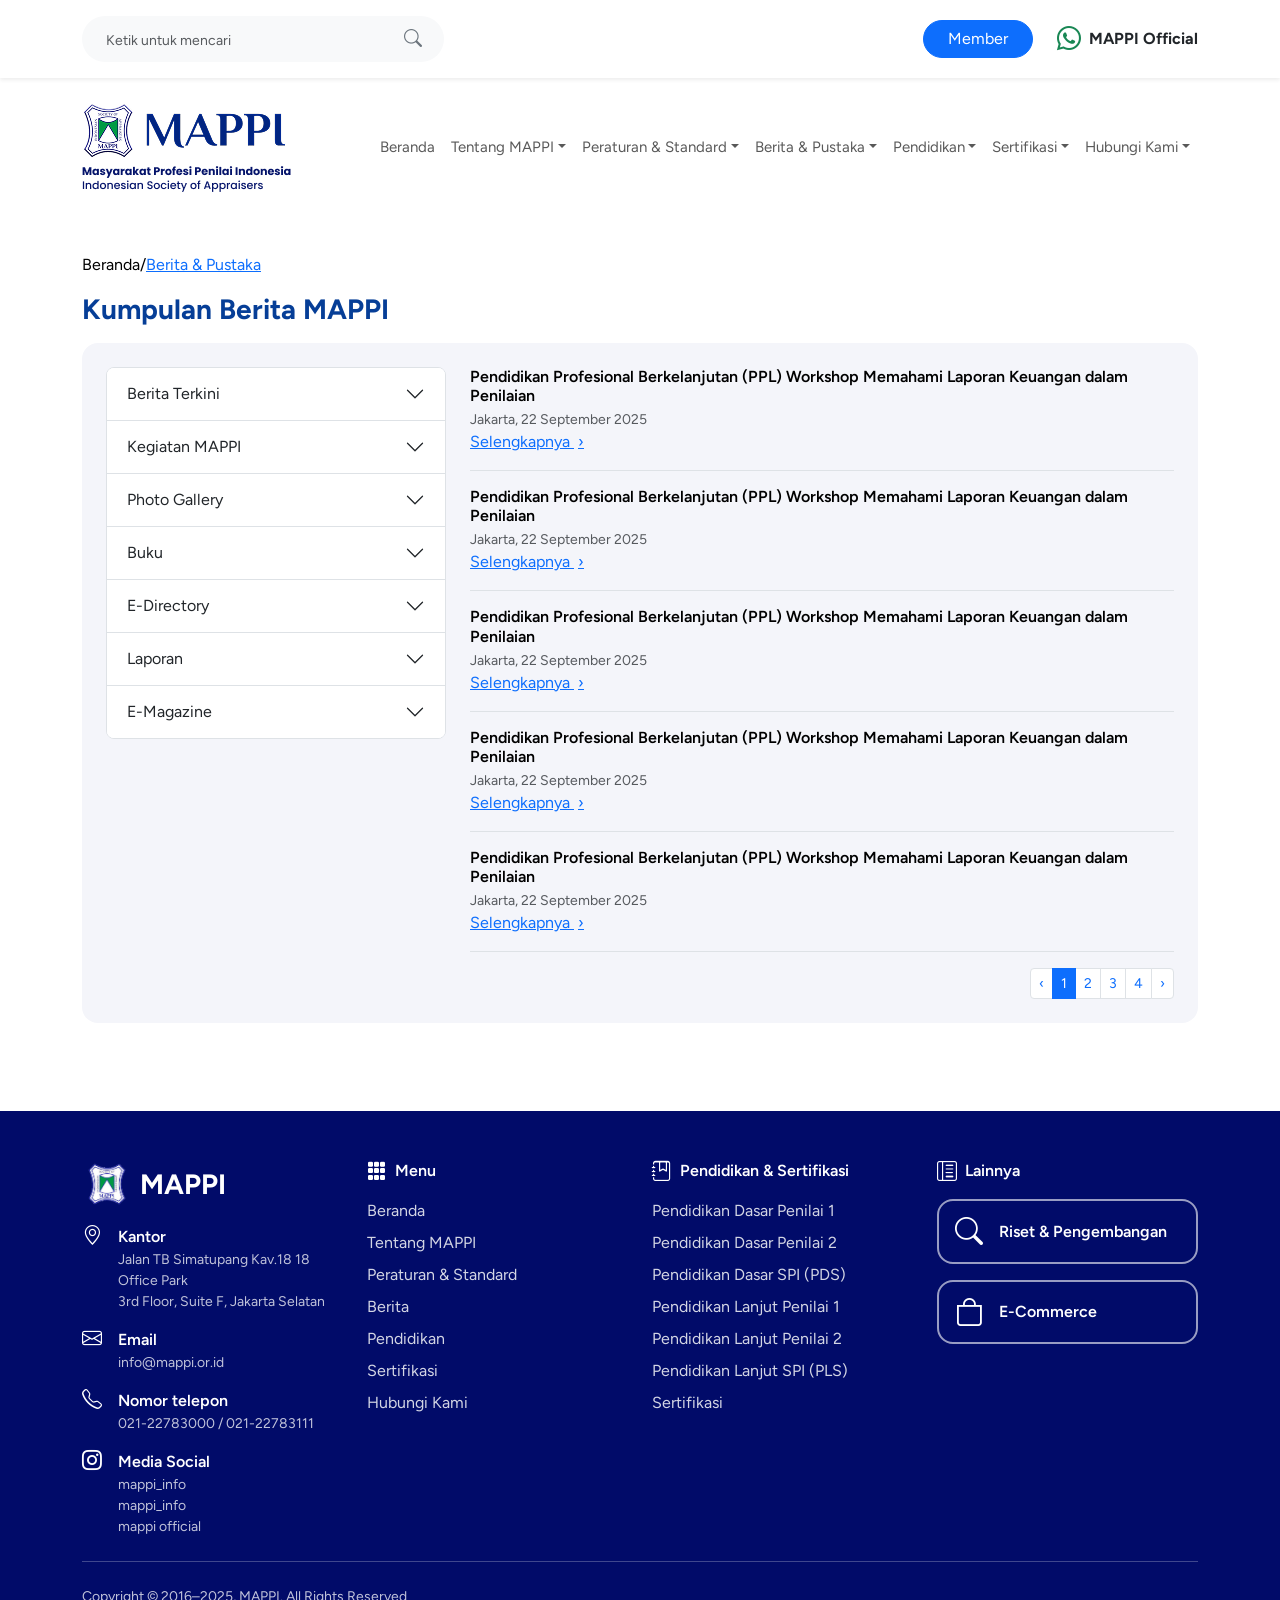
==== commit a9335261: "fix: tampilan" ====
--- a/blog.html
+++ b/blog.html
@@ -40,7 +40,7 @@
 
         /* override background putih dari Bootstrap */
         .bg-white {
-          background-color: #f4f5fa !important;
+          background-color: #ffff !important;
         }
 
         /* override section yang pakai bg-body-primary-emphasis */
@@ -114,136 +114,106 @@
     </head>
 
     <body>
-      <!-- Topbar (Fixed) -->
-      <div class="topbar fixed-top shadow-sm">
-        <div class="bg-white py-2 py-md-3">
-          <div class="container d-flex align-items-center">
-            <!-- Left: Search -->
-            <div class="me-auto w-100 w-md-auto">
-              <!-- Mobile search -->
-              <div
-                class="d-flex d-md-none justify-content-between align-items-center w-100"
-              >
-                <i class="bi bi-search search-icon fs-4"></i>
-                <a href="./login.html">
-                  <button class="btn px-3 rounded-pill btn-member">
-                    Member
-                  </button>
-                </a>
-              </div>
-
-              <!-- Desktop search -->
-              <div class="position-relative d-none d-md-block">
-                <input
-                  type="text"
-                  class="form-control py-3 ps-3 rounded-pill"
-                  placeholder="Ketik untuk mencari"
-                />
-                <i class="bi bi-search search-icon"></i>
-              </div>
+      <!-- TOPBAR FIXED -->
+      <div class="fixed-top bg-white shadow-sm">
+        <div class="container py-2 py-md-3 d-flex align-items-center">
+          <!-- Search (mobile & desktop) -->
+          <div class="me-auto" style="max-width: 450px; width: 100%">
+            <div class="position-relative w-100">
+              <i
+                class="bi bi-search"
+                style="
+                  position: absolute;
+                  right: 110px;
+                  top: 50%;
+                  transform: translateY(-50%);
+                  font-size: 18px;
+                  color: #6c757d;
+                "
+              ></i>
+              <input
+                type="text"
+                class="form-control ps-4 pe-5 py-2 rounded-pill bg-light border-0"
+                placeholder="Ketik untuk mencari"
+                style="height: 46px"
+              />
             </div>
-
-            <!-- Right: Desktop buttons -->
-            <div
-              class="d-none d-md-flex flex-row align-items-center ms-auto gap-4"
+          </div>
+
+          <!-- Right Buttons (Desktop Only) -->
+          <div class="d-none d-md-flex align-items-center ms-auto gap-4">
+            <a href="./login.html" class="text-decoration-none">
+              <button class="btn btn-primary px-4 rounded-pill">Member</button>
+            </a>
+
+            <a
+              href="https://wa.me/62811219810"
+              class="text-decoration-none text-reset d-flex align-items-center gap-2"
+              target="_blank"
             >
-              <a class="text-decoration-none" href="./login.html">
-                <button class="btn px-4 rounded-pill btn-member">Member</button>
-              </a>
-
-              <a
-                class="text-decoration-none text-reset whatsapp d-flex align-items-center gap-2"
-                href="javascript:void(0);"
-              >
-                <i class="bi bi-whatsapp whatsapp-icon"></i>
-                <span class="fw-bold">MAPPI Official</span>
-              </a>
-            </div>
+              <i class="bi bi-whatsapp fs-4 text-success"></i>
+              <span class="fw-bold">MAPPI Official</span>
+            </a>
           </div>
         </div>
       </div>
 
-      <!-- Main Navigation -->
+      <!-- NAVBAR -->
       <nav
         class="navbar navbar-expand-xl"
-        style="background-color: #f4f5fa; margin-top: 90px"
+        style="background-color: #ffff; margin-top: 90px"
       >
         <div class="container">
-          <a
-            class="navbar-brand"
-            href="javascript:void(0);"
-            style="color: #04136a"
-          >
+          <!-- Logo -->
+          <a class="navbar-brand" href="#">
             <img
               src="/assets/images/logo_with_text.png"
+              width="218"
               alt="logo"
-              width="218px"
             />
           </a>
 
+          <!-- Toggler -->
           <button
-            class="navbar-toggler p-0 border-0"
+            class="navbar-toggler border-0"
             type="button"
             data-bs-toggle="collapse"
             data-bs-target="#navbarNav"
-            aria-controls="navbarNav"
-            aria-expanded="false"
-            aria-label="Toggle navigation"
           >
             <span class="navbar-toggler-icon"></span>
           </button>
 
+          <!-- Menu -->
           <div class="collapse navbar-collapse" id="navbarNav">
             <ul class="navbar-nav ms-auto">
               <li class="nav-item">
                 <a class="nav-link" href="./index.html">Beranda</a>
               </li>
 
+              <!-- Dropdown -->
               <li class="nav-item dropdown">
                 <a
                   class="nav-link dropdown-toggle"
-                  href="javascript:void(0);"
-                  role="button"
+                  href="#"
                   data-bs-toggle="dropdown"
-                  aria-expanded="false"
+                  >Tentang MAPPI</a
                 >
-                  Tentang MAPPI
-                </a>
                 <ul class="dropdown-menu">
-                  <li>
-                    <a class="dropdown-item" href="javascript:void(0);"
-                      >Action</a
-                    >
-                  </li>
-                  <li>
-                    <a class="dropdown-item" href="javascript:void(0);"
-                      >Another action</a
-                    >
-                  </li>
+                  <li><a class="dropdown-item" href="#">Action</a></li>
+                  <li><a class="dropdown-item" href="#">Another action</a></li>
                 </ul>
               </li>
 
               <li class="nav-item dropdown">
                 <a
                   class="nav-link dropdown-toggle"
-                  href="javascript:void(0);"
-                  role="button"
+                  href="#"
                   data-bs-toggle="dropdown"
-                  aria-expanded="false"
+                  >Peraturan & Standard</a
                 >
-                  Peraturan & Standard
-                </a>
                 <ul class="dropdown-menu">
-                  <li>
-                    <a class="dropdown-item" href="javascript:void(0);"
-                      >Action</a
-                    >
-                  </li>
-                  <li>
-                    <a class="dropdown-item" href="javascript:void(0);"
-                      >Another action</a
-                    >
-                  </li>
+                  <li><a class="dropdown-item" href="#">Action</a></li>
+                  <li><a class="dropdown-item" href="#">Another action</a></li>
                 </ul>
               </li>
 
@@ -251,103 +221,64 @@
                 <a
                   class="nav-link dropdown-toggle"
                   href="./blog.html"
-                  role="button"
                   data-bs-toggle="dropdown"
-                  aria-expanded="false"
+                  >Berita & Pustaka</a
                 >
-                  Berita & Pustaka
-                </a>
                 <ul class="dropdown-menu">
                   <li>
                     <a class="dropdown-item" href="./blog.html">Action</a>
                   </li>
-                  <li>
-                    <a class="dropdown-item" href="javascript:void(0);"
-                      >Another action</a
-                    >
-                  </li>
+                  <li><a class="dropdown-item" href="#">Another action</a></li>
                 </ul>
               </li>
 
               <li class="nav-item dropdown">
                 <a
                   class="nav-link dropdown-toggle"
-                  href="javascript:void(0);"
-                  role="button"
+                  href="#"
                   data-bs-toggle="dropdown"
-                  aria-expanded="false"
+                  >Pendidikan</a
                 >
-                  Pendidikan
-                </a>
                 <ul class="dropdown-menu">
-                  <li>
-                    <a class="dropdown-item" href="javascript:void(0);"
-                      >Action</a
-                    >
-                  </li>
-                  <li>
-                    <a class="dropdown-item" href="javascript:void(0);"
-                      >Another action</a
-                    >
-                  </li>
+                  <li><a class="dropdown-item" href="#">Action</a></li>
+                  <li><a class="dropdown-item" href="#">Another action</a></li>
                 </ul>
               </li>
 
               <li class="nav-item dropdown">
                 <a
                   class="nav-link dropdown-toggle"
-                  href="javascript:void(0);"
-                  role="button"
+                  href="#"
                   data-bs-toggle="dropdown"
-                  aria-expanded="false"
+                  >Sertifikasi</a
                 >
-                  Sertifikasi
-                </a>
                 <ul class="dropdown-menu">
-                  <li>
-                    <a class="dropdown-item" href="javascript:void(0);"
-                      >Action</a
-                    >
-                  </li>
-                  <li>
-                    <a class="dropdown-item" href="javascript:void(0);"
-                      >Another action</a
-                    >
-                  </li>
+                  <li><a class="dropdown-item" href="#">Action</a></li>
+                  <li><a class="dropdown-item" href="#">Another action</a></li>
                 </ul>
               </li>
 
               <li class="nav-item dropdown">
                 <a
                   class="nav-link dropdown-toggle"
-                  href="javascript:void(0);"
-                  role="button"
+                  href="#"
                   data-bs-toggle="dropdown"
-                  aria-expanded="false"
+                  >Hubungi Kami</a
                 >
-                  Hubungi Kami
-                </a>
                 <ul class="dropdown-menu">
-                  <li>
-                    <a class="dropdown-item" href="javascript:void(0);"
-                      >Action</a
-                    >
-                  </li>
-                  <li>
-                    <a class="dropdown-item" href="javascript:void(0);"
-                      >Another action</a
-                    >
-                  </li>
+                  <li><a class="dropdown-item" href="#">Action</a></li>
+                  <li><a class="dropdown-item" href="#">Another action</a></li>
                 </ul>
               </li>
 
-              <!-- Mobile Login Link -->
+              <!-- Mobile Login Button -->
               <li class="nav-item d-xl-none mt-2">
                 <a
-                  class="nav-link btn btn-member text-center w-100"
                   href="./login.html"
-                  >Login / Member</a
+                  class="nav-link btn btn-primary rounded-pill text-center w-100"
                 >
+                  Login / Member
+                </a>
               </li>
             </ul>
           </div>
--- a/assets/css/index.css
+++ b/assets/css/index.css
@@ -12,15 +12,109 @@
   padding-right: 3.625rem !important;
 }
 
+.text-primary-mappi {
+  color: #010b69;
+}
+.section-title-wrapper {
+  display: flex;
+  align-items: center;
+  gap: 1rem;
+  width: 100%;
+}
+
+.section-title-wrapper h3 {
+  margin: 0;
+  white-space: nowrap;
+  color: #ffffff;
+}
+
+.section-title-wrapper {
+  display: flex;
+  align-items: center;
+  width: 100%;
+  gap: 1rem;
+}
+
+/* Garis fleksibel di tengah */
+.section-divider {
+  flex-grow: 1;
+  height: 1px;
+  background: rgba(255, 255, 255, 0.4);
+}
+
+.schedule-section {
+  background: #f6f8fc;
+}
+.schedule-tabs .nav-link {
+  color: #6b7785;
+  padding: 8px 12px;
+}
+.schedule-tabs .nav-link.active {
+  color: #0a2a84;
+  font-weight: 700;
+  border-bottom: 2px solid #0a2a84;
+}
+.schedule-list .list-group-item {
+  background: transparent;
+}
+.tag {
+  display: inline-block;
+  padding: 6px 10px;
+  border-radius: 999px;
+  background: #e8f0ff;
+  color: #0a2a84;
+  font-weight: 600;
+}
+.tag.primary {
+  background: #0a2a84;
+  color: #fff;
+}
+
+
+
+.partner img {
+  max-height: 100%; /* ukuran logo */
+  object-fit: contain;
+  transition: transform 0.3s;
+}
+
+.partner img:hover {
+  transform: scale(1.1); /* efek hover */
+}
+
+@media (max-width: 768px) {
+  .partner img {
+    max-height: 50px;
+  }
+}
+
+@media (max-width: 576px) {
+  .partner img {
+    max-height: 40px;
+  }
+}
+
 /* Topbar fixed styles */
-.topbar.fixed-top { position: fixed; top: 0; left: 0; right: 0; z-index: 1060; }
-.topbar.fixed-top .bg-white { box-shadow: 0 6px 18px rgba(4,19,106,0.06); }
+.topbar.fixed-top {
+  position: fixed;
+  top: 0;
+  left: 0;
+  right: 0;
+  z-index: 1060;
+}
+.topbar.fixed-top .bg-white {
+  box-shadow: 0 6px 18px rgba(4, 19, 106, 0.06);
+}
 
 /* Move navbar down so it sits below the fixed topbar */
-nav.navbar { margin-top: var(--topbar-height-mobile); }
+nav.navbar {
+  margin-top: var(--topbar-height-mobile);
+}
 
 @media (min-width: 768px) {
-  nav.navbar { margin-top: var(--topbar-height-md); }
+  nav.navbar {
+    margin-top: var(--topbar-height-md);
+  }
 }
 
 .form-control::placeholder {
@@ -69,7 +163,7 @@
 #jumbroton {
   /* With static navbar below a fixed topbar, jumbotron is pushed by the nav (no big top margin needed). */
   margin-top: 0;
-  background-color: #f4f5fa;
+  background-color: #ffff;
 }
 
 .list-card {
@@ -91,34 +185,50 @@
     font-size: 12px;
   }
 
-  #jumbroton { margin-top: 0; }
+  #jumbroton {
+    margin-top: 0;
+  }
 }
 
 /* Berita MAPPI */
 #berita {
-  background: linear-gradient(180deg, #063E97 0%, rgba(4, 19, 106, 0.85) 100%);
+  /* background: linear-gradient(180deg, #063e97 0%, rgba(4, 19, 106, 0.85) 100%); */
   color: #ffffff;
   padding-bottom: 4rem;
-}
-
-#berita h3 { font-size: 36px; font-weight: 900; }
-.btn-outline-light { border-color: rgba(255,255,255,0.35); color: #ffffff; }
-.btn-outline-light:hover { background: rgba(255,255,255,0.07); }
-
-.news-item { color: #fff; }
+  border-radius: 0px;
+}
+
+#berita h3 {
+  font-size: 36px;
+  font-weight: 900;
+}
+.btn-outline-light {
+  border-color: rgba(255, 255, 255, 0.35);
+  color: #ffffff;
+}
+.btn-outline-light:hover {
+  background: rgba(255, 255, 255, 0.07);
+}
+
+.news-item {
+  color: #fff;
+}
 .news-number {
   width: 48px;
   height: 48px;
   border-radius: 8px;
   background: #fff;
-  color: #063E97;
+  color: #063e97;
   display: inline-flex;
   align-items: center;
   justify-content: center;
   font-weight: 700;
 }
 
-.news-item h6 { color: #fff; font-size: 16px; }
+.news-item h6 {
+  color: #fff;
+  font-size: 16px;
+}
 
 .media-card {
   margin-top: 2rem;
@@ -126,18 +236,54 @@
   box-shadow: 0 10px 30px rgba(4, 19, 106, 0.06);
 }
 
-.media-track-wrapper { overflow: hidden; }
-.media-track { display: flex; transition: transform 0.3s ease; align-items: center; }
-.media-slide { flex: 0 0 50%; max-width: 50%; display:flex; align-items:center; justify-content:center; }
-.media-slide img { width: 90%; height: auto; display: block; max-height: 72px; object-fit: contain; }
-.media-prev, .media-next { background: transparent; border: 1px solid rgba(4,19,106,0.12); color: #063E97; width: 46px; height: 46px; }
+.media-track-wrapper {
+  overflow: hidden;
+}
+.media-track {
+  display: flex;
+  transition: transform 0.3s ease;
+  align-items: center;
+}
+.media-slide {
+  flex: 0 0 50%;
+  max-width: 50%;
+  display: flex;
+  align-items: center;
+  justify-content: center;
+}
+.media-slide img {
+  width: 90%;
+  height: auto;
+  display: block;
+  max-height: 72px;
+  object-fit: contain;
+}
+.media-prev,
+.media-next {
+  background: transparent;
+  border: 1px solid rgba(4, 19, 106, 0.12);
+  color: #063e97;
+  width: 46px;
+  height: 46px;
+}
 
 @media (min-width: 768px) {
-  .news-number { width: 56px; height: 56px; }
-  .media-slide img { max-height: 64px; }
-  .media-track { width: 100%; overflow: hidden; }
+  .news-number {
+    width: 56px;
+    height: 56px;
+  }
+  .media-slide img {
+    max-height: 64px;
+  }
+  .media-track {
+    width: 100%;
+    overflow: hidden;
+  }
   /* desktop: show 5 items */
-  .media-slide { flex: 0 0 20%; max-width: 20%; }
+  .media-slide {
+    flex: 0 0 20%;
+    max-width: 20%;
+  }
 
   .media-slide img {
     max-width: 70%;
@@ -152,11 +298,22 @@
 }
 
 @media (min-width: 479px) {
-  .news-number { width: 56px; height: 56px; }
-  .media-slide img { max-height: 64px; }
-  .media-track { width: 100%; overflow: hidden; }
+  .news-number {
+    width: 56px;
+    height: 56px;
+  }
+  .media-slide img {
+    max-height: 64px;
+  }
+  .media-track {
+    width: 100%;
+    overflow: hidden;
+  }
   /* tablet: show 4 items */
-  .media-slide { flex: 0 0 25%; max-width: 25%; }
+  .media-slide {
+    flex: 0 0 25%;
+    max-width: 25%;
+  }
 
   .media-slide img {
     max-width: 70%;
@@ -168,81 +325,130 @@
   .media-next {
     transform: scale(0.8);
   }
-  
-}
-
-  /* Split card for Riset & Pengembangan | Pendaftaran Online */
-  .split-card { overflow: hidden; }
-  .split-card .left-side { background: linear-gradient(180deg,#063E97 0%, rgba(4, 19, 106, 0.95) 100%); }
-  .split-card .left-side h3 { color: #ffffff; }
-  .split-card .icon-circle { display:inline-flex; width:46px; height:46px; align-items:center; justify-content:center; border-radius:10px; font-size:18px; }
-  .split-card .right-side { background: #fff; }
-  .split-card .right-side h4 { color: #04136A; }
-  .split-card .right-side p { color: #4b5563; }
-
-  .text-primary-mappi { color: #063E97 !important; }
-  .split-card .left-side .icon-circle { background: #ffffff; color: #063E97; box-shadow: 0 6px 18px rgba(4, 19, 106, 0.06); }
-  .split-card .left-side .icon-circle i { font-size: 20px; }
-  .split-card .left-side ul li { align-items: center; }
-
-  .split-card .right-side .btn-primary {
-    background: #63b1df !important;
-    border-color: #63b1df !important;
-    color: #04136A !important;
-  }
-
-  /* Info Lainnya */
-
-  .info-card {
-    height: 100%; /* supaya kolom bootstrap sejajar */
-    display: flex;
-    flex-direction: column;
-    background: #fff;
-  }
-
-  .card-thumb {
-    height: 160px; /* sesuaikan sesuai kebutuhan */
-    overflow: hidden;
-  }
-
-  .card-thumb img {
-    width: 100%;
-    height: 100%;
-    object-fit: cover; /* crop agar gambar konsisten */
-  }
-
-  .card-caption {
-    flex-grow: 1; /* isi caption flexible dan tidak membuat card memanjang */
-    display: flex;
-    flex-direction: column;
-    justify-content: center;
-  }
-
-  #info-lainnya {
-    background: #eaf2ff;
-  }
-  .info-cards-wrapper { background: #dbeafc; padding: 2rem; }
-  .info-card { background: transparent; }
-  .info-card .card-thumb img { display: block; width: 100%; height: 200px; object-fit: cover; border-top-left-radius: 10px; border-top-right-radius: 10px; }
-  .card-caption { background: rgba(6, 62, 151, 0.12); border-bottom-left-radius: 10px; border-bottom-right-radius: 10px; color: #063E97; }
-  .card-caption strong { display:block; font-weight:700; }
-
-  @media (max-width: 767px) {
-    .info-card .card-thumb img { height: 160px; }
-  }
-
-
-
-
-  @media (max-width: 767px) {
-    .split-card .left-side, .split-card .right-side { padding: 2rem 1.25rem; }
-  }
-
-
+}
+
+/* Split card for Riset & Pengembangan | Pendaftaran Online */
+.split-card {
+  overflow: hidden;
+}
+.split-card .left-side {
+  background: linear-gradient(180deg, #063e97 0%, rgba(4, 19, 106, 0.95) 100%);
+}
+.split-card .left-side h3 {
+  color: #ffffff;
+}
+.split-card .icon-circle {
+  display: inline-flex;
+  width: 46px;
+  height: 46px;
+  align-items: center;
+  justify-content: center;
+  border-radius: 10px;
+  font-size: 18px;
+}
+.split-card .right-side {
+  background: #fff;
+}
+.split-card .right-side h4 {
+  color: #04136a;
+}
+.split-card .right-side p {
+  color: #4b5563;
+}
+
+.text-primary-mappi {
+  color: #063e97 !important;
+}
+.split-card .left-side .icon-circle {
+  background: #ffffff;
+  color: #063e97;
+  box-shadow: 0 6px 18px rgba(4, 19, 106, 0.06);
+}
+.split-card .left-side .icon-circle i {
+  font-size: 20px;
+}
+.split-card .left-side ul li {
+  align-items: center;
+}
+
+.split-card .right-side .btn-primary {
+  background: #63b1df !important;
+  border-color: #63b1df !important;
+  color: #04136a !important;
+}
+
+/* Info Lainnya */
+
+.info-card {
+  height: 100%; /* supaya kolom bootstrap sejajar */
+  display: flex;
+  flex-direction: column;
+  background: #fff;
+}
+
+.card-thumb {
+  height: 160px; /* sesuaikan sesuai kebutuhan */
+  overflow: hidden;
+}
+
+.card-thumb img {
+  width: 100%;
+  height: 100%;
+  object-fit: cover; /* crop agar gambar konsisten */
+}
+
+.card-caption {
+  flex-grow: 1; /* isi caption flexible dan tidak membuat card memanjang */
+  display: flex;
+  flex-direction: column;
+  justify-content: center;
+}
+
+#info-lainnya {
+  background: #eaf2ff;
+}
+.info-cards-wrapper {
+  background: #dbeafc;
+  padding: 2rem;
+}
+.info-card {
+  background: transparent;
+}
+.info-card .card-thumb img {
+  display: block;
+  width: 100%;
+  height: 200px;
+  object-fit: cover;
+  border-top-left-radius: 10px;
+  border-top-right-radius: 10px;
+}
+.card-caption {
+  background: rgba(6, 62, 151, 0.12);
+  border-bottom-left-radius: 10px;
+  border-bottom-right-radius: 10px;
+  color: #063e97;
+}
+.card-caption strong {
+  display: block;
+  font-weight: 700;
+}
+
+@media (max-width: 767px) {
+  .info-card .card-thumb img {
+    height: 160px;
+  }
+}
+
+@media (max-width: 767px) {
+  .split-card .left-side,
+  .split-card .right-side {
+    padding: 2rem 1.25rem;
+  }
+}
 
 /* Announcement Section */
 .announcement-heading {
-  color: #04136A;
+  color: #04136a;
   font-weight: 900;
   font-size: 34px;
   margin-bottom: 1.25rem;
@@ -256,12 +462,12 @@
   width: 48px;
   height: 48px;
   border-radius: 999px;
-  background: #063E97;
+  background: #063e97;
   color: #fff;
   display: flex;
   justify-content: center;
   align-items: center;
-  box-shadow: 0 10px 20px rgba(4,19,106,0.18);
+  box-shadow: 0 10px 20px rgba(4, 19, 106, 0.18);
   border: none;
   cursor: pointer;
   opacity: 0;
@@ -275,23 +481,50 @@
   transform: translateY(0);
 }
 
-#back-to-top:focus { outline: 2px solid rgba(99,177,223,0.4); }
+#back-to-top:focus {
+  outline: 2px solid rgba(99, 177, 223, 0.4);
+}
 
 @media (max-width: 575px) {
-  #back-to-top { right: 12px; bottom: 16px; width: 44px; height: 44px; }
+  #back-to-top {
+    right: 12px;
+    bottom: 16px;
+    width: 44px;
+    height: 44px;
+  }
 }
 
 /* Link Terkait */
-#link-terkait { background: #cfe3f8; }
-#link-terkait .link-logos { padding: 2rem 1rem; }
-#link-terkait .logo-item { flex: 0 1 120px; display:flex; align-items:center; justify-content:center; padding: 0.5rem; }
-#link-terkait .logo-item img { max-width: 160px; max-height: 72px; object-fit: contain; display:block; filter: none; }
+#link-terkait {
+  background: #cfe3f8;
+}
+#link-terkait .link-logos {
+  padding: 2rem 1rem;
+}
+#link-terkait .logo-item {
+  flex: 0 1 120px;
+  display: flex;
+  align-items: center;
+  justify-content: center;
+  padding: 0.5rem;
+}
+#link-terkait .logo-item img {
+  max-width: 160px;
+  max-height: 72px;
+  object-fit: contain;
+  display: block;
+  filter: none;
+}
 
 @media (max-width: 768px) {
-  #link-terkait .logo-item { flex: 0 1 90px; }
-  #link-terkait .logo-item img { max-width: 120px; max-height: 56px; }
-}
-
+  #link-terkait .logo-item {
+    flex: 0 1 90px;
+  }
+  #link-terkait .logo-item img {
+    max-width: 120px;
+    max-height: 56px;
+  }
+}
 
 .announcement-carousel {
   max-width: 960px;
@@ -331,7 +564,7 @@
   position: absolute;
   top: 50%;
   transform: translateY(-50%);
-  background: #063E97;
+  background: #063e97;
   color: #ffffff;
   display: flex;
   align-items: center;
@@ -343,8 +576,12 @@
   outline: 2px solid #aaccff;
 }
 
-.btn-prev { left: -10px; }
-.btn-next { right: -10px; }
+.btn-prev {
+  left: -10px;
+}
+.btn-next {
+  right: -10px;
+}
 
 .carousel-dots button {
   width: 10px;
@@ -356,11 +593,18 @@
   margin: 0 5px;
 }
 
-.carousel-dots button[aria-selected="true"] { background: #63b1df; }
+.carousel-dots button[aria-selected="true"] {
+  background: #63b1df;
+}
 
 /* Social cards */
-.social-intro { color: #0d3c7f; font-size: 18px; }
-.social-cards-wrap { flex-wrap: wrap; }
+.social-intro {
+  color: #0d3c7f;
+  font-size: 18px;
+}
+.social-cards-wrap {
+  flex-wrap: wrap;
+}
 .social-card {
   width: 120px;
 }
@@ -377,22 +621,55 @@
   color: #04136a;
 }
 
-  .bg-primary-mappi{
-    background-color: #010b69;
-
-  }
+.bg-primary-mappi {
+  background-color: #010b69;
+}
 /* footer */
-  .site-footer { margin-top: 40px; border-top: 1px solid rgba(255,255,255,0.06); }
-  .footer-content { max-width: 1200px; margin: 0 auto; padding: 22px 18px; display: flex; align-items: center; justify-content: space-between; }
-  .footer-links { display: flex; list-style: none; gap: 12px; margin: 0; padding: 0; }
-  .footer-links a { color: var(--muted); text-decoration: none; }
-  .footer-links a:hover { color: var(--text); }
-  .footer-extended .tile { border: 2px solid rgba(255,255,255,0.6); background: transparent; }
-  .footer-extended .link-light { text-decoration: none; opacity: 0.85; }
-  .footer-extended .link-light:hover { opacity: 1; }
-  .footer-extended i { line-height: 1; }
+.site-footer {
+  margin-top: 40px;
+  border-top: 1px solid rgba(255, 255, 255, 0.06);
+}
+.footer-content {
+  max-width: 1200px;
+  margin: 0 auto;
+  padding: 22px 18px;
+  display: flex;
+  align-items: center;
+  justify-content: space-between;
+}
+.footer-links {
+  display: flex;
+  list-style: none;
+  gap: 12px;
+  margin: 0;
+  padding: 0;
+}
+.footer-links a {
+  color: var(--muted);
+  text-decoration: none;
+}
+.footer-links a:hover {
+  color: var(--text);
+}
+.footer-extended .tile {
+  border: 2px solid rgba(255, 255, 255, 0.6);
+  background: transparent;
+}
+.footer-extended .link-light {
+  text-decoration: none;
+  opacity: 0.85;
+}
+.footer-extended .link-light:hover {
+  opacity: 1;
+}
+.footer-extended i {
+  line-height: 1;
+}
 @media (min-width: 768px) {
-  .announcement-heading { font-size: 40px; }
-  .carousel-slide img { height: 230px; }
-}
-
+  .announcement-heading {
+    font-size: 40px;
+  }
+  .carousel-slide img {
+    height: 230px;
+  }
+}
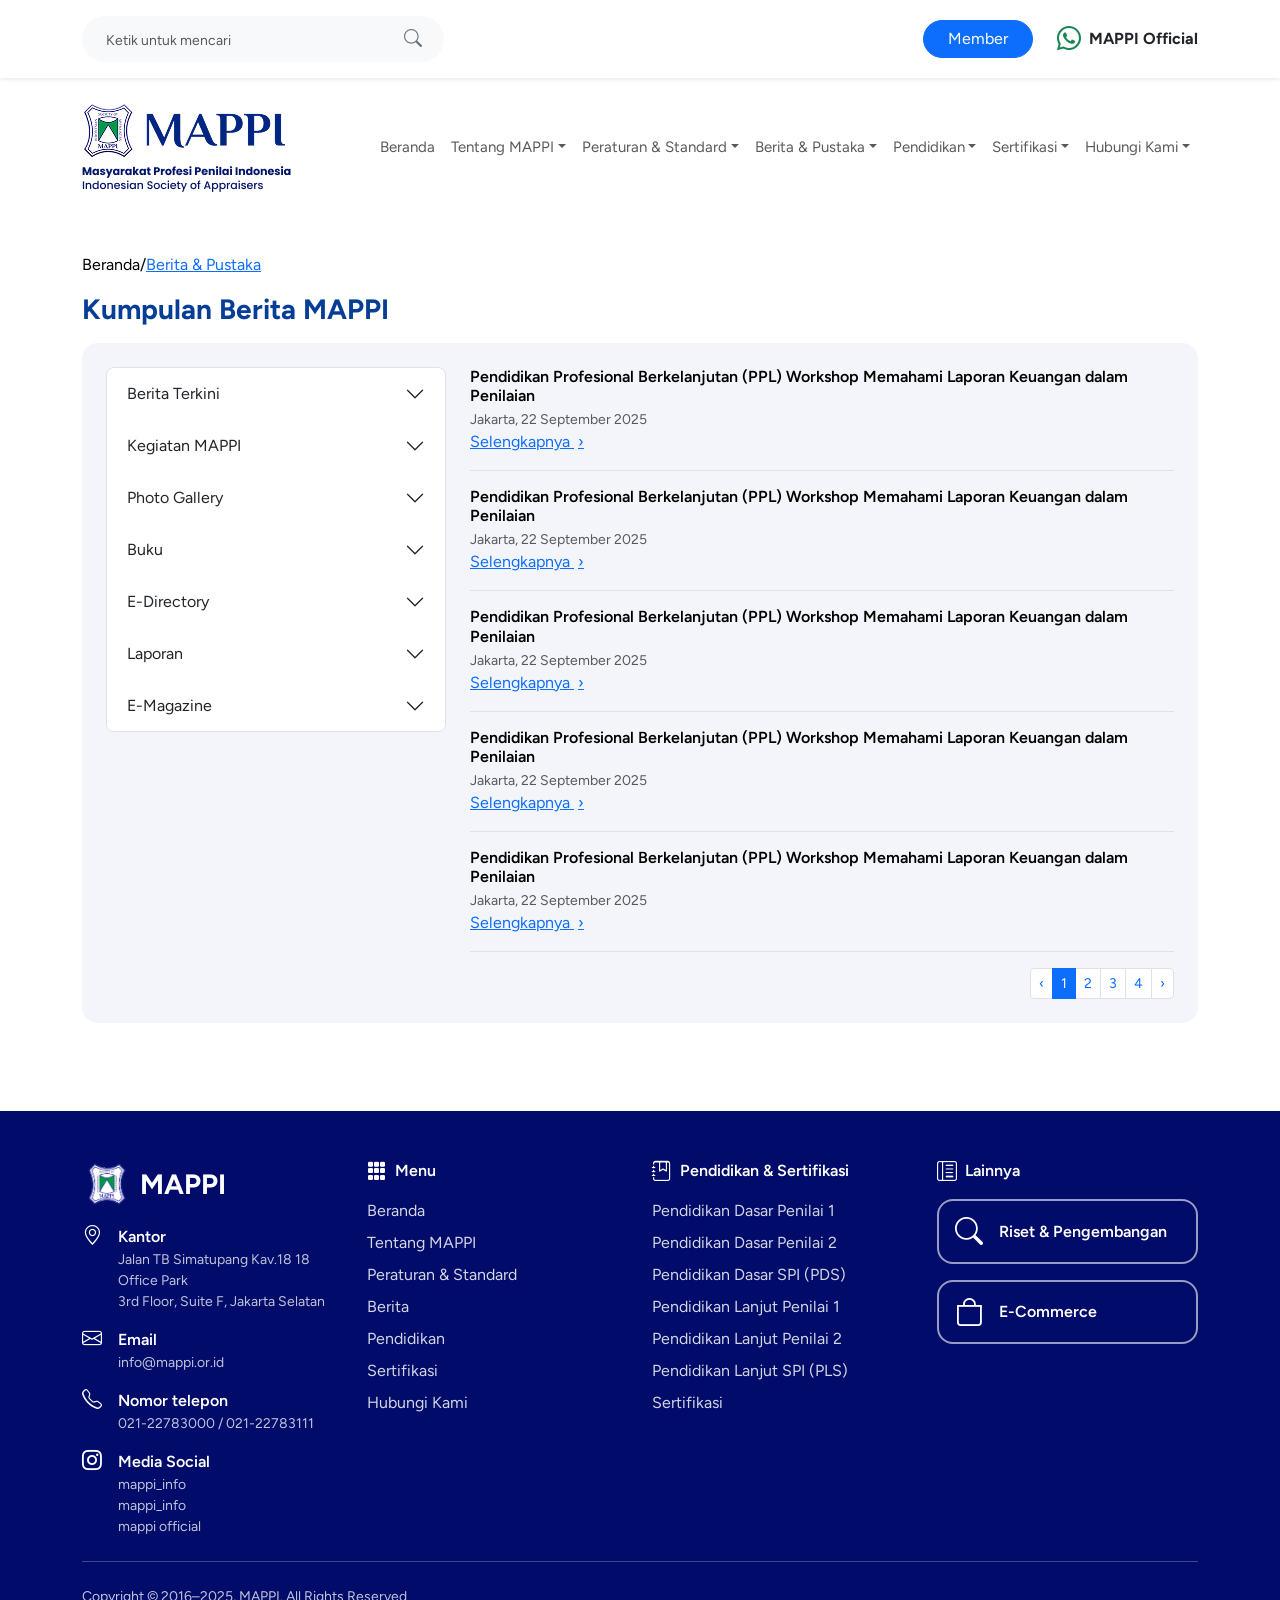
==== commit 3a5c1bf4: "feat: update terbaru" ====
--- a/blog.html
+++ b/blog.html
@@ -1,723 +1,757 @@
 <!DOCTYPE html>
 <html lang="id">
-  <html lang="en">
-    <head>
-      <meta charset="UTF-8" />
-      <meta name="viewport" content="width=device-width, initial-scale=1.0" />
-      <title>Home</title>
-
-      <!-- CSS -->
-      <link rel="stylesheet" href="/assets/css/index.css" />
-
-      <!-- CSS Bootstrap -->
-      <link
-        href="https://cdn.jsdelivr.net/npm/bootstrap@5.3.8/dist/css/bootstrap.min.css"
-        rel="stylesheet"
-        integrity="sha384-sRIl4kxILFvY47J16cr9ZwB07vP4J8+LH7qKQnuqkuIAvNWLzeN8tE5YBujZqJLB"
-        crossorigin="anonymous"
-      />
-
-      <!-- Google Fonts -->
-      <link rel="preconnect" href="https://fonts.googleapis.com" />
-      <link rel="preconnect" href="https://fonts.gstatic.com" crossorigin />
-      <link
-        href="https://fonts.googleapis.com/css2?family=Figtree:ital,wght@0,300..900;1,300..900&display=swap"
-        rel="stylesheet"
-      />
-
-      <!-- Bootstrap Icons -->
-      <link
-        rel="stylesheet"
-        href="https://cdn.jsdelivr.net/npm/bootstrap-icons@1.13.1/font/bootstrap-icons.min.css"
-      />
-
-      <style>
-        #berita-data {
-          background-color: #ffffff;
-          color: #000000;
-          padding-bottom: 4rem;
-        }
-
-        /* override background putih dari Bootstrap */
-        .bg-white {
-          background-color: #ffff !important;
-        }
-
-        /* override section yang pakai bg-body-primary-emphasis */
-        .bg-body-primary-emphasis {
-          background-color: #f4f5fa !important;
-        }
-
-        /* footer tetap gelap, biarkan default */
-        .footer-extended {
-          background-color: #010b69; /* atau sesuai yang diinginkan */
-        }
-
-        .text-primary-mappi {
-          color: #010b69;
-        }
-        .section-title-wrapper {
-          display: flex;
-          align-items: center;
-          gap: 1rem;
-          width: 100%;
-        }
-
-        .section-title-wrapper h3 {
-          margin: 0;
-          white-space: nowrap;
-          color: #ffffff;
-        }
-
-        .section-title-wrapper {
-          display: flex;
-          align-items: center;
-          width: 100%;
-          gap: 1rem;
-        }
-
-        /* Garis fleksibel di tengah */
-        .section-divider {
-          flex-grow: 1;
-          height: 1px;
-          background: rgba(255, 255, 255, 0.4);
-        }
-
-        .schedule-section {
-          background: #f6f8fc;
-        }
-        .schedule-tabs .nav-link {
-          color: #6b7785;
-          padding: 8px 12px;
-        }
-        .schedule-tabs .nav-link.active {
-          color: #0a2a84;
-          font-weight: 700;
-          border-bottom: 2px solid #0a2a84;
-        }
-        .schedule-list .list-group-item {
-          background: transparent;
-        }
-        .tag {
-          display: inline-block;
-          padding: 6px 10px;
-          border-radius: 999px;
-          background: #e8f0ff;
-          color: #0a2a84;
-          font-weight: 600;
-        }
-        .tag.primary {
-          background: #0a2a84;
-          color: #fff;
-        }
-      </style>
-    </head>
-
-    <body>
-      <!-- TOPBAR FIXED -->
-      <div class="fixed-top bg-white shadow-sm">
-        <div class="container py-2 py-md-3 d-flex align-items-center">
-          <!-- Search (mobile & desktop) -->
-          <div class="me-auto" style="max-width: 450px; width: 100%">
-            <div class="position-relative w-100">
-              <i
-                class="bi bi-search"
-                style="
-                  position: absolute;
-                  right: 110px;
-                  top: 50%;
-                  transform: translateY(-50%);
-                  font-size: 18px;
-                  color: #6c757d;
-                "
-              ></i>
-              <input
-                type="text"
-                class="form-control ps-4 pe-5 py-2 rounded-pill bg-light border-0"
-                placeholder="Ketik untuk mencari"
-                style="height: 46px"
-              />
-            </div>
+  <head>
+    <meta charset="UTF-8" />
+    <meta name="viewport" content="width=device-width, initial-scale=1.0" />
+    <title>Home</title>
+
+    <!-- CSS -->
+    <link rel="stylesheet" href="/assets/css/index.css" />
+    <!-- AOS CSS -->
+    <link href="https://unpkg.com/aos@2.3.1/dist/aos.css" rel="stylesheet" />
+
+    <!-- CSS Bootstrap -->
+    <link
+      href="https://cdn.jsdelivr.net/npm/bootstrap@5.3.8/dist/css/bootstrap.min.css"
+      rel="stylesheet"
+      integrity="sha384-sRIl4kxILFvY47J16cr9ZwB07vP4J8+LH7qKQnuqkuIAvNWLzeN8tE5YBujZqJLB"
+      crossorigin="anonymous"
+    />
+
+    <!-- Google Fonts -->
+    <link rel="preconnect" href="https://fonts.googleapis.com" />
+    <link rel="preconnect" href="https://fonts.gstatic.com" crossorigin />
+    <link
+      href="https://fonts.googleapis.com/css2?family=Figtree:ital,wght@0,300..900;1,300..900&display=swap"
+      rel="stylesheet"
+    />
+
+    <!-- Bootstrap Icons -->
+    <link
+      rel="stylesheet"
+      href="https://cdn.jsdelivr.net/npm/bootstrap-icons@1.13.1/font/bootstrap-icons.min.css"
+    />
+
+    <style>
+      #berita-data {
+        background-color: #ffffff;
+        color: #000000;
+        padding-bottom: 4rem;
+      }
+
+      /* override background putih dari Bootstrap */
+      .bg-white {
+        background-color: #ffff !important;
+      }
+
+      /* override section yang pakai bg-body-primary-emphasis */
+      .bg-body-primary-emphasis {
+        background-color: #f4f5fa !important;
+      }
+
+      /* footer tetap gelap, biarkan default */
+      .footer-extended {
+        background-color: #010b69; /* atau sesuai yang diinginkan */
+      }
+
+      .text-primary-mappi {
+        color: #010b69;
+      }
+      .section-title-wrapper {
+        display: flex;
+        align-items: center;
+        gap: 1rem;
+        width: 100%;
+      }
+
+      .section-title-wrapper h3 {
+        margin: 0;
+        white-space: nowrap;
+        color: #ffffff;
+      }
+
+      .section-title-wrapper {
+        display: flex;
+        align-items: center;
+        width: 100%;
+        gap: 1rem;
+      }
+
+      /* Garis fleksibel di tengah */
+      .section-divider {
+        flex-grow: 1;
+        height: 1px;
+        background: rgba(255, 255, 255, 0.4);
+      }
+
+      .schedule-section {
+        background: #f6f8fc;
+      }
+      .schedule-tabs .nav-link {
+        color: #6b7785;
+        padding: 8px 12px;
+      }
+      .schedule-tabs .nav-link.active {
+        color: #0a2a84;
+        font-weight: 700;
+        border-bottom: 2px solid #0a2a84;
+      }
+      .schedule-list .list-group-item {
+        background: transparent;
+      }
+      .tag {
+        display: inline-block;
+        padding: 6px 10px;
+        border-radius: 999px;
+        background: #e8f0ff;
+        color: #0a2a84;
+        font-weight: 600;
+      }
+      .tag.primary {
+        background: #0a2a84;
+        color: #fff;
+      }
+
+      /* Animasi yang lebih smooth */
+      [data-aos] {
+        pointer-events: none;
+      }
+      [data-aos].aos-animate {
+        pointer-events: auto;
+      }
+
+      /* Accordion styling */
+      .accordion-item {
+        border: 1px solid #dee2e6;
+        margin-bottom: -1px;
+      }
+      .accordion-button:not(.collapsed) {
+        background-color: #010b69;
+        color: white;
+      }
+      .accordion-button:focus {
+        box-shadow: none;
+        border-color: #010b69;
+      }
+    </style>
+  </head>
+
+  <body>
+    <!-- TOPBAR FIXED -->
+    <div class="fixed-top bg-white shadow-sm">
+      <div class="container py-2 py-md-3 d-flex align-items-center">
+        <!-- Search (mobile & desktop) -->
+        <div class="me-auto" style="max-width: 450px; width: 100%">
+          <div class="position-relative w-100">
+            <i
+              class="bi bi-search"
+              style="
+                position: absolute;
+                right: 110px;
+                top: 50%;
+                transform: translateY(-50%);
+                font-size: 18px;
+                color: #6c757d;
+              "
+            ></i>
+            <input
+              type="text"
+              class="form-control ps-4 pe-5 py-2 rounded-pill bg-light border-0"
+              placeholder="Ketik untuk mencari"
+              style="height: 46px"
+            />
           </div>
-
-          <!-- Right Buttons (Desktop Only) -->
-          <div class="d-none d-md-flex align-items-center ms-auto gap-4">
-            <a href="./login.html" class="text-decoration-none">
-              <button class="btn btn-primary px-4 rounded-pill">Member</button>
-            </a>
-
-            <a
-              href="https://wa.me/62811219810"
-              class="text-decoration-none text-reset d-flex align-items-center gap-2"
-              target="_blank"
-            >
-              <i class="bi bi-whatsapp fs-4 text-success"></i>
-              <span class="fw-bold">MAPPI Official</span>
-            </a>
+        </div>
+
+        <!-- Right Buttons (Desktop Only) -->
+        <div class="d-none d-md-flex align-items-center ms-auto gap-4">
+          <a href="./login.html" class="text-decoration-none">
+            <button class="btn btn-primary px-4 rounded-pill">Member</button>
+          </a>
+
+          <a
+            href="https://wa.me/62811219810"
+            class="text-decoration-none text-reset d-flex align-items-center gap-2"
+            target="_blank"
+          >
+            <i class="bi bi-whatsapp fs-4 text-success"></i>
+            <span class="fw-bold">MAPPI Official</span>
+          </a>
+        </div>
+      </div>
+    </div>
+
+    <!-- NAVBAR -->
+    <nav
+      class="navbar navbar-expand-xl"
+      style="background-color: #ffff; margin-top: 90px"
+    >
+      <div class="container">
+        <!-- Logo -->
+        <a class="navbar-brand" href="#">
+          <img
+            src="/assets/images/logo_with_text.png"
+            width="218"
+            alt="logo"
+          />
+        </a>
+
+        <!-- Toggler -->
+        <button
+          class="navbar-toggler border-0"
+          type="button"
+          data-bs-toggle="collapse"
+          data-bs-target="#navbarNav"
+        >
+          <span class="navbar-toggler-icon"></span>
+        </button>
+
+        <!-- Menu -->
+        <div class="collapse navbar-collapse" id="navbarNav">
+          <ul class="navbar-nav ms-auto">
+            <li class="nav-item">
+              <a class="nav-link" href="./index.html">Beranda</a>
+            </li>
+
+            <!-- Dropdown -->
+            <li class="nav-item dropdown">
+              <a
+                class="nav-link dropdown-toggle"
+                href="#"
+                data-bs-toggle="dropdown"
+                >Tentang MAPPI</a
+              >
+              <ul class="dropdown-menu">
+                <li><a class="dropdown-item" href="#">Action</a></li>
+                <li><a class="dropdown-item" href="#">Another action</a></li>
+              </ul>
+            </li>
+
+            <li class="nav-item dropdown">
+              <a
+                class="nav-link dropdown-toggle"
+                href="#"
+                data-bs-toggle="dropdown"
+                >Peraturan & Standard</a
+              >
+              <ul class="dropdown-menu">
+                <li><a class="dropdown-item" href="#">Action</a></li>
+                <li><a class="dropdown-item" href="#">Another action</a></li>
+              </ul>
+            </li>
+
+            <li class="nav-item dropdown">
+              <a
+                class="nav-link dropdown-toggle"
+                href="./blog.html"
+                data-bs-toggle="dropdown"
+                >Berita & Pustaka</a
+              >
+              <ul class="dropdown-menu">
+                <li>
+                  <a class="dropdown-item" href="./blog.html">Action</a>
+                </li>
+                <li><a class="dropdown-item" href="#">Another action</a></li>
+              </ul>
+            </li>
+
+            <li class="nav-item dropdown">
+              <a
+                class="nav-link dropdown-toggle"
+                href="#"
+                data-bs-toggle="dropdown"
+                >Pendidikan</a
+              >
+              <ul class="dropdown-menu">
+                <li><a class="dropdown-item" href="#">Action</a></li>
+                <li><a class="dropdown-item" href="#">Another action</a></li>
+              </ul>
+            </li>
+
+            <li class="nav-item dropdown">
+              <a
+                class="nav-link dropdown-toggle"
+                href="#"
+                data-bs-toggle="dropdown"
+                >Sertifikasi</a
+              >
+              <ul class="dropdown-menu">
+                <li><a class="dropdown-item" href="#">Action</a></li>
+                <li><a class="dropdown-item" href="#">Another action</a></li>
+              </ul>
+            </li>
+
+            <li class="nav-item dropdown">
+              <a
+                class="nav-link dropdown-toggle"
+                href="#"
+                data-bs-toggle="dropdown"
+                >Hubungi Kami</a
+              >
+              <ul class="dropdown-menu">
+                <li><a class="dropdown-item" href="#">Action</a></li>
+                <li><a class="dropdown-item" href="#">Another action</a></li>
+              </ul>
+            </li>
+
+            <!-- Mobile Login Button -->
+            <li class="nav-item d-xl-none mt-2">
+              <a
+                href="./login.html"
+                class="nav-link btn btn-primary rounded-pill text-center w-100"
+              >
+                Login / Member
+              </a>
+            </li>
+          </ul>
+        </div>
+      </div>
+    </nav>
+
+    <section id="berita-data" class="mb-4">
+      <div class="container pt-5">
+        <p class="text-black" data-aos="fade-up" data-aos-duration="600">
+          Beranda/<a class="text-primary">Berita & Pustaka</a>
+        </p>
+        <h2 class="h3 fw-bold text-primary-mappi mb-3" data-aos="fade-up" data-aos-duration="600" data-aos-delay="100">
+          Kumpulan Berita MAPPI
+        </h2>
+        <div class="p-3 p-md-4 rounded-4 bg-body-primary-emphasis" data-aos="fade-up" data-aos-duration="600" data-aos-delay="150">
+          <div class="row g-3 g-md-4">
+            <div class="col-12 col-md-4">
+              <div class="border rounded-3 overflow-hidden" data-aos="fade-right" data-aos-duration="600">
+                <div class="accordion accordion-flush" id="newsAccordion">
+                  <div class="accordion-item bg-primary-mappi" data-aos="fade-right" data-aos-duration="600" data-aos-delay="100">
+                    <h2 class="accordion-header" id="headingOne">
+                      <button
+                        class="accordion-button collapsed"
+                        type="button"
+                        data-bs-toggle="collapse"
+                        data-bs-target="#collapseOne"
+                        aria-expanded="false"
+                        aria-controls="collapseOne"
+                      >
+                        Berita Terkini
+                      </button>
+                    </h2>
+                    <div
+                      id="collapseOne"
+                      class="accordion-collapse collapse"
+                      aria-labelledby="headingOne"
+                      data-bs-parent="#newsAccordion"
+                    >
+                      <div class="accordion-body">
+                        <a href="#" class="link-primary"
+                          >Selengkapnya <span class="ms-1">›</span></a
+                        >
+                      </div>
+                    </div>
+                  </div>
+                  <div class="accordion-item" data-aos="fade-right" data-aos-duration="600" data-aos-delay="150">
+                    <h2 class="accordion-header" id="headingTwo">
+                      <button
+                        class="accordion-button collapsed"
+                        type="button"
+                        data-bs-toggle="collapse"
+                        data-bs-target="#collapseTwo"
+                        aria-expanded="false"
+                        aria-controls="collapseTwo"
+                      >
+                        Kegiatan MAPPI
+                      </button>
+                    </h2>
+                    <div
+                      id="collapseTwo"
+                      class="accordion-collapse collapse"
+                      aria-labelledby="headingTwo"
+                      data-bs-parent="#newsAccordion"
+                    >
+                      <div class="accordion-body">
+                        <a href="#" class="link-primary"
+                          >Selengkapnya <span class="ms-1">›</span></a
+                        >
+                      </div>
+                    </div>
+                  </div>
+                  <div class="accordion-item" data-aos="fade-right" data-aos-duration="600" data-aos-delay="200">
+                    <h2 class="accordion-header" id="headingThree">
+                      <button
+                        class="accordion-button collapsed"
+                        type="button"
+                        data-bs-toggle="collapse"
+                        data-bs-target="#collapseThree"
+                        aria-expanded="false"
+                        aria-controls="collapseThree"
+                      >
+                        Photo Gallery
+                      </button>
+                    </h2>
+                    <div
+                      id="collapseThree"
+                      class="accordion-collapse collapse"
+                      aria-labelledby="headingThree"
+                      data-bs-parent="#newsAccordion"
+                    >
+                      <div class="accordion-body">
+                        <a href="#" class="link-primary"
+                          >Selengkapnya <span class="ms-1">›</span></a
+                        >
+                      </div>
+                    </div>
+                  </div>
+                  <div class="accordion-item" data-aos="fade-right" data-aos-duration="600" data-aos-delay="250">
+                    <h2 class="accordion-header" id="headingFour">
+                      <button
+                        class="accordion-button collapsed"
+                        type="button"
+                        data-bs-toggle="collapse"
+                        data-bs-target="#collapseFour"
+                        aria-expanded="false"
+                        aria-controls="collapseFour"
+                      >
+                        Buku
+                      </button>
+                    </h2>
+                    <div
+                      id="collapseFour"
+                      class="accordion-collapse collapse"
+                      aria-labelledby="headingFour"
+                      data-bs-parent="#newsAccordion"
+                    >
+                      <div class="accordion-body">
+                        <a href="#" class="link-primary"
+                          >Selengkapnya <span class="ms-1">›</span></a
+                        >
+                      </div>
+                    </div>
+                  </div>
+                  <div class="accordion-item" data-aos="fade-right" data-aos-duration="600" data-aos-delay="300">
+                    <h2 class="accordion-header" id="headingFive">
+                      <button
+                        class="accordion-button collapsed"
+                        type="button"
+                        data-bs-toggle="collapse"
+                        data-bs-target="#collapseFive"
+                        aria-expanded="false"
+                        aria-controls="collapseFive"
+                      >
+                        E-Directory
+                      </button>
+                    </h2>
+                    <div
+                      id="collapseFive"
+                      class="accordion-collapse collapse"
+                      aria-labelledby="headingFive"
+                      data-bs-parent="#newsAccordion"
+                    >
+                      <div class="accordion-body">
+                        <a href="#" class="link-primary"
+                          >Selengkapnya <span class="ms-1">›</span></a
+                        >
+                      </div>
+                    </div>
+                  </div>
+                  <div class="accordion-item" data-aos="fade-right" data-aos-duration="600" data-aos-delay="350">
+                    <h2 class="accordion-header" id="headingSix">
+                      <button
+                        class="accordion-button collapsed"
+                        type="button"
+                        data-bs-toggle="collapse"
+                        data-bs-target="#collapseSix"
+                        aria-expanded="false"
+                        aria-controls="collapseSix"
+                      >
+                        Laporan
+                      </button>
+                    </h2>
+                    <div
+                      id="collapseSix"
+                      class="accordion-collapse collapse"
+                      aria-labelledby="headingSix"
+                      data-bs-parent="#newsAccordion"
+                    >
+                      <div class="accordion-body">
+                        <a href="#" class="link-primary"
+                          >Selengkapnya <span class="ms-1">›</span></a
+                        >
+                      </div>
+                    </div>
+                  </div>
+                  <div class="accordion-item" data-aos="fade-right" data-aos-duration="600" data-aos-delay="400">
+                    <h2 class="accordion-header" id="headingSeven">
+                      <button
+                        class="accordion-button collapsed"
+                        type="button"
+                        data-bs-toggle="collapse"
+                        data-bs-target="#collapseSeven"
+                        aria-expanded="false"
+                        aria-controls="collapseSeven"
+                      >
+                        E-Magazine
+                      </button>
+                    </h2>
+                    <div
+                      id="collapseSeven"
+                      class="accordion-collapse collapse"
+                      aria-labelledby="headingSeven"
+                      data-bs-parent="#newsAccordion"
+                    >
+                      <div class="accordion-body">
+                        <a href="#" class="link-primary"
+                          >Selengkapnya <span class="ms-1">›</span></a
+                        >
+                      </div>
+                    </div>
+                  </div>
+                </div>
+              </div>
+            </div>
+            <div class="col-12 col-md-8">
+              <ul class="list-unstyled">
+                <li class="pb-3 mb-3 border-bottom" data-aos="fade-left" data-aos-duration="600" data-aos-delay="100">
+                  <h6 class="mb-1 fw-semibold">
+                    Pendidikan Profesional Berkelanjutan (PPL) Workshop
+                    Memahami Laporan Keuangan dalam Penilaian
+                  </h6>
+                  <div class="text-muted small">
+                    Jakarta, 22 September 2025
+                  </div>
+                  <a href="#" class="link-primary"
+                    >Selengkapnya <span class="ms-1">›</span></a
+                  >
+                </li>
+                <li class="pb-3 mb-3 border-bottom" data-aos="fade-left" data-aos-duration="600" data-aos-delay="150">
+                  <h6 class="mb-1 fw-semibold">
+                    Pendidikan Profesional Berkelanjutan (PPL) Workshop
+                    Memahami Laporan Keuangan dalam Penilaian
+                  </h6>
+                  <div class="text-muted small">
+                    Jakarta, 22 September 2025
+                  </div>
+                  <a href="#" class="link-primary"
+                    >Selengkapnya <span class="ms-1">›</span></a
+                  >
+                </li>
+                <li class="pb-3 mb-3 border-bottom" data-aos="fade-left" data-aos-duration="600" data-aos-delay="200">
+                  <h6 class="mb-1 fw-semibold">
+                    Pendidikan Profesional Berkelanjutan (PPL) Workshop
+                    Memahami Laporan Keuangan dalam Penilaian
+                  </h6>
+                  <div class="text-muted small">
+                    Jakarta, 22 September 2025
+                  </div>
+                  <a href="#" class="link-primary"
+                    >Selengkapnya <span class="ms-1">›</span></a
+                  >
+                </li>
+                <li class="pb-3 mb-3 border-bottom" data-aos="fade-left" data-aos-duration="600" data-aos-delay="250">
+                  <h6 class="mb-1 fw-semibold">
+                    Pendidikan Profesional Berkelanjutan (PPL) Workshop
+                    Memahami Laporan Keuangan dalam Penilaian
+                  </h6>
+                  <div class="text-muted small">
+                    Jakarta, 22 September 2025
+                  </div>
+                  <a href="#" class="link-primary underlide"
+                    >Selengkapnya <span class="ms-1">›</span></a
+                  >
+                </li>
+                <li class="pb-3 mb-3 border-bottom" data-aos="fade-left" data-aos-duration="600" data-aos-delay="300">
+                  <h6 class="mb-1 fw-semibold">
+                    Pendidikan Profesional Berkelanjutan (PPL) Workshop
+                    Memahami Laporan Keuangan dalam Penilaian
+                  </h6>
+                  <div class="text-muted small">
+                    Jakarta, 22 September 2025
+                  </div>
+                  <a href="#" class="link-primary"
+                    >Selengkapnya <span class="ms-1">›</span></a
+                  >
+                </li>
+              </ul>
+              <nav aria-label="Halaman berita">
+                <ul class="pagination pagination-sm justify-content-end mb-0" data-aos="fade-up" data-aos-duration="600" data-aos-delay="350">
+                  <li class="page-item">
+                    <a class="page-link" href="#" aria-label="Previous">‹</a>
+                  </li>
+                  <li class="page-item active" aria-current="page">
+                    <span class="page-link">1</span>
+                  </li>
+                  <li class="page-item">
+                    <a class="page-link" href="#">2</a>
+                  </li>
+                  <li class="page-item">
+                    <a class="page-link" href="#">3</a>
+                  </li>
+                  <li class="page-item">
+                    <a class="page-link" href="#">4</a>
+                  </li>
+                  <li class="page-item">
+                    <a class="page-link" href="#" aria-label="Next">›</a>
+                  </li>
+                </ul>
+              </nav>
+            </div>
           </div>
         </div>
       </div>
-
-      <!-- NAVBAR -->
-      <nav
-        class="navbar navbar-expand-xl"
-        style="background-color: #ffff; margin-top: 90px"
-      >
-        <div class="container">
-          <!-- Logo -->
-          <a class="navbar-brand" href="#">
-            <img
-              src="/assets/images/logo_with_text.png"
-              width="218"
-              alt="logo"
-            />
-          </a>
-
-          <!-- Toggler -->
-          <button
-            class="navbar-toggler border-0"
-            type="button"
-            data-bs-toggle="collapse"
-            data-bs-target="#navbarNav"
-          >
-            <span class="navbar-toggler-icon"></span>
-          </button>
-
-          <!-- Menu -->
-          <div class="collapse navbar-collapse" id="navbarNav">
-            <ul class="navbar-nav ms-auto">
-              <li class="nav-item">
-                <a class="nav-link" href="./index.html">Beranda</a>
+    </section>
+
+    <footer class="footer-extended bg-primary-mappi text-white pt-5 pb-4">
+      <div class="container">
+        <div class="row gy-4">
+          <div class="col-12 col-lg-3" data-aos="fade-up" data-aos-duration="600">
+            <div class="d-flex align-items-center gap-2 mb-3">
+              <img style="width: 50px" src="img/images (1).png" alt="logo" />
+              <span class="fs-3 fw-bold">MAPPI</span>
+            </div>
+            <div class="mb-3">
+              <div class="d-flex gap-3">
+                <i class="bi-geo-alt fs-5"></i>
+                <div>
+                  <div class="fw-semibold">Kantor</div>
+                  <div class="small opacity-75">
+                    Jalan TB Simatupang Kav.18 18 Office Park<br />3rd Floor,
+                    Suite F, Jakarta Selatan
+                  </div>
+                </div>
+              </div>
+            </div>
+            <div class="mb-3">
+              <div class="d-flex gap-3">
+                <i class="bi-envelope fs-5"></i>
+                <div>
+                  <div class="fw-semibold">Email</div>
+                  <div class="small opacity-75">info@mappi.or.id</div>
+                </div>
+              </div>
+            </div>
+            <div class="mb-3">
+              <div class="d-flex gap-3">
+                <i class="bi-telephone fs-5"></i>
+                <div>
+                  <div class="fw-semibold">Nomor telepon</div>
+                  <div class="small opacity-75">
+                    021-22783000 / 021-22783111
+                  </div>
+                </div>
+              </div>
+            </div>
+            <div>
+              <div class="d-flex gap-3">
+                <i class="bi-instagram fs-5"></i>
+                <div>
+                  <div class="fw-semibold">Media Social</div>
+                  <div class="small opacity-75">
+                    mappi_info<br />mappi_info<br />mappi official
+                  </div>
+                </div>
+              </div>
+            </div>
+          </div>
+
+          <div class="col-12 col-lg-3" data-aos="fade-up" data-aos-duration="600" data-aos-delay="100">
+            <div class="d-flex align-items-center gap-2 mb-3">
+              <i class="bi-grid-3x3-gap-fill fs-5"></i>
+              <span class="fw-semibold">Menu</span>
+            </div>
+            <div class="row row-cols-1 g-2">
+              <div class="col">
+                <a href="#" class="link-light">Beranda</a>
+              </div>
+              <div class="col">
+                <a href="#" class="link-light">Tentang MAPPI</a>
+              </div>
+              <div class="col">
+                <a href="#" class="link-light">Peraturan & Standard</a>
+              </div>
+              <div class="col"><a href="#" class="link-light">Berita</a></div>
+              <div class="col">
+                <a href="#" class="link-light">Pendidikan</a>
+              </div>
+              <div class="col">
+                <a href="#" class="link-light">Sertifikasi</a>
+              </div>
+              <div class="col">
+                <a href="#" class="link-light">Hubungi Kami</a>
+              </div>
+            </div>
+          </div>
+
+          <div class="col-12 col-lg-3" data-aos="fade-up" data-aos-duration="600" data-aos-delay="150">
+            <div class="d-flex align-items-center gap-2 mb-3">
+              <i class="bi-journal-bookmark fs-5"></i>
+              <span class="fw-semibold">Pendidikan & Sertifikasi</span>
+            </div>
+            <ul class="list-unstyled d-flex flex-column gap-2 ps-0">
+              <li>
+                <a href="#" class="link-light">Pendidikan Dasar Penilai 1</a>
               </li>
-
-              <!-- Dropdown -->
-              <li class="nav-item dropdown">
-                <a
-                  class="nav-link dropdown-toggle"
-                  href="#"
-                  data-bs-toggle="dropdown"
-                  >Tentang MAPPI</a
-                >
-                <ul class="dropdown-menu">
-                  <li><a class="dropdown-item" href="#">Action</a></li>
-                  <li><a class="dropdown-item" href="#">Another action</a></li>
-                </ul>
+              <li>
+                <a href="#" class="link-light">Pendidikan Dasar Penilai 2</a>
               </li>
-
-              <li class="nav-item dropdown">
-                <a
-                  class="nav-link dropdown-toggle"
-                  href="#"
-                  data-bs-toggle="dropdown"
-                  >Peraturan & Standard</a
-                >
-                <ul class="dropdown-menu">
-                  <li><a class="dropdown-item" href="#">Action</a></li>
-                  <li><a class="dropdown-item" href="#">Another action</a></li>
-                </ul>
+              <li>
+                <a href="#" class="link-light">Pendidikan Dasar SPI (PDS)</a>
               </li>
-
-              <li class="nav-item dropdown">
-                <a
-                  class="nav-link dropdown-toggle"
-                  href="./blog.html"
-                  data-bs-toggle="dropdown"
-                  >Berita & Pustaka</a
-                >
-                <ul class="dropdown-menu">
-                  <li>
-                    <a class="dropdown-item" href="./blog.html">Action</a>
-                  </li>
-                  <li><a class="dropdown-item" href="#">Another action</a></li>
-                </ul>
+              <li>
+                <a href="#" class="link-light">Pendidikan Lanjut Penilai 1</a>
               </li>
-
-              <li class="nav-item dropdown">
-                <a
-                  class="nav-link dropdown-toggle"
-                  href="#"
-                  data-bs-toggle="dropdown"
-                  >Pendidikan</a
-                >
-                <ul class="dropdown-menu">
-                  <li><a class="dropdown-item" href="#">Action</a></li>
-                  <li><a class="dropdown-item" href="#">Another action</a></li>
-                </ul>
+              <li>
+                <a href="#" class="link-light">Pendidikan Lanjut Penilai 2</a>
               </li>
-
-              <li class="nav-item dropdown">
-                <a
-                  class="nav-link dropdown-toggle"
-                  href="#"
-                  data-bs-toggle="dropdown"
-                  >Sertifikasi</a
-                >
-                <ul class="dropdown-menu">
-                  <li><a class="dropdown-item" href="#">Action</a></li>
-                  <li><a class="dropdown-item" href="#">Another action</a></li>
-                </ul>
+              <li>
+                <a href="#" class="link-light">Pendidikan Lanjut SPI (PLS)</a>
               </li>
-
-              <li class="nav-item dropdown">
-                <a
-                  class="nav-link dropdown-toggle"
-                  href="#"
-                  data-bs-toggle="dropdown"
-                  >Hubungi Kami</a
-                >
-                <ul class="dropdown-menu">
-                  <li><a class="dropdown-item" href="#">Action</a></li>
-                  <li><a class="dropdown-item" href="#">Another action</a></li>
-                </ul>
-              </li>
-
-              <!-- Mobile Login Button -->
-              <li class="nav-item d-xl-none mt-2">
-                <a
-                  href="./login.html"
-                  class="nav-link btn btn-primary rounded-pill text-center w-100"
-                >
-                  Login / Member
-                </a>
-              </li>
+              <li><a href="#" class="link-light">Sertifikasi</a></li>
             </ul>
           </div>
-        </div>
-      </nav>
-
-      <section id="berita-data" class="mb-4">
-        <div class="container pt-5">
-          <p class="text-black">
-            Beranda/<a class="text-primary">Berita & Pustaka</a>
-          </p>
-          <h2 class="h3 fw-bold text-primary-mappi mb-3">
-            Kumpulan Berita MAPPI
-          </h2>
-          <div class="p-3 p-md-4 rounded-4 bg-body-primary-emphasis">
-            <div class="row g-3 g-md-4">
-              <div class="col-12 col-md-4">
-                <div class="border rounded-3 overflow-hidden">
-                  <div class="accordion accordion-flush" id="newsAccordion">
-                    <div class="accordion-item bg-primary-mappi">
-                      <h2 class="accordion-header" id="headingOne">
-                        <button
-                          class="accordion-button collapsed"
-                          type="button"
-                          data-bs-toggle="collapse"
-                          data-bs-target="#collapseOne"
-                          aria-expanded="false"
-                          aria-controls="collapseOne"
-                        >
-                          Berita Terkini
-                        </button>
-                      </h2>
-                      <div
-                        id="collapseOne"
-                        class="accordion-collapse collapse"
-                        aria-labelledby="headingOne"
-                        data-bs-parent="#newsAccordion"
-                      >
-                        <div class="accordion-body">
-                          <a href="#" class="link-primary"
-                            >Selengkapnya <span class="ms-1">›</span></a
-                          >
-                        </div>
-                      </div>
-                    </div>
-                    <div class="accordion-item">
-                      <h2 class="accordion-header" id="headingTwo">
-                        <button
-                          class="accordion-button collapsed"
-                          type="button"
-                          data-bs-toggle="collapse"
-                          data-bs-target="#collapseTwo"
-                          aria-expanded="false"
-                          aria-controls="collapseTwo"
-                        >
-                          Kegiatan MAPPI
-                        </button>
-                      </h2>
-                      <div
-                        id="collapseTwo"
-                        class="accordion-collapse collapse"
-                        aria-labelledby="headingTwo"
-                        data-bs-parent="#newsAccordion"
-                      >
-                        <div class="accordion-body">
-                          <a href="#" class="link-primary"
-                            >Selengkapnya <span class="ms-1">›</span></a
-                          >
-                        </div>
-                      </div>
-                    </div>
-                    <div class="accordion-item">
-                      <h2 class="accordion-header" id="headingThree">
-                        <button
-                          class="accordion-button collapsed"
-                          type="button"
-                          data-bs-toggle="collapse"
-                          data-bs-target="#collapseThree"
-                          aria-expanded="false"
-                          aria-controls="collapseThree"
-                        >
-                          Photo Gallery
-                        </button>
-                      </h2>
-                      <div
-                        id="collapseThree"
-                        class="accordion-collapse collapse"
-                        aria-labelledby="headingThree"
-                        data-bs-parent="#newsAccordion"
-                      >
-                        <div class="accordion-body">
-                          <a href="#" class="link-primary"
-                            >Selengkapnya <span class="ms-1">›</span></a
-                          >
-                        </div>
-                      </div>
-                    </div>
-                    <div class="accordion-item">
-                      <h2 class="accordion-header" id="headingFour">
-                        <button
-                          class="accordion-button collapsed"
-                          type="button"
-                          data-bs-toggle="collapse"
-                          data-bs-target="#collapseFour"
-                          aria-expanded="false"
-                          aria-controls="collapseFour"
-                        >
-                          Buku
-                        </button>
-                      </h2>
-                      <div
-                        id="collapseFour"
-                        class="accordion-collapse collapse"
-                        aria-labelledby="headingFour"
-                        data-bs-parent="#newsAccordion"
-                      >
-                        <div class="accordion-body">
-                          <a href="#" class="link-primary"
-                            >Selengkapnya <span class="ms-1">›</span></a
-                          >
-                        </div>
-                      </div>
-                    </div>
-                    <div class="accordion-item">
-                      <h2 class="accordion-header" id="headingFive">
-                        <button
-                          class="accordion-button collapsed"
-                          type="button"
-                          data-bs-toggle="collapse"
-                          data-bs-target="#collapseFive"
-                          aria-expanded="false"
-                          aria-controls="collapseFive"
-                        >
-                          E-Directory
-                        </button>
-                      </h2>
-                      <div
-                        id="collapseFive"
-                        class="accordion-collapse collapse"
-                        aria-labelledby="headingFive"
-                        data-bs-parent="#newsAccordion"
-                      >
-                        <div class="accordion-body">
-                          <a href="#" class="link-primary"
-                            >Selengkapnya <span class="ms-1">›</span></a
-                          >
-                        </div>
-                      </div>
-                    </div>
-                    <div class="accordion-item">
-                      <h2 class="accordion-header" id="headingSix">
-                        <button
-                          class="accordion-button collapsed"
-                          type="button"
-                          data-bs-toggle="collapse"
-                          data-bs-target="#collapseSix"
-                          aria-expanded="false"
-                          aria-controls="collapseSix"
-                        >
-                          Laporan
-                        </button>
-                      </h2>
-                      <div
-                        id="collapseSix"
-                        class="accordion-collapse collapse"
-                        aria-labelledby="headingSix"
-                        data-bs-parent="#newsAccordion"
-                      >
-                        <div class="accordion-body">
-                          <a href="#" class="link-primary"
-                            >Selengkapnya <span class="ms-1">›</span></a
-                          >
-                        </div>
-                      </div>
-                    </div>
-                    <div class="accordion-item">
-                      <h2 class="accordion-header" id="headingSeven">
-                        <button
-                          class="accordion-button collapsed"
-                          type="button"
-                          data-bs-toggle="collapse"
-                          data-bs-target="#collapseSeven"
-                          aria-expanded="false"
-                          aria-controls="collapseSeven"
-                        >
-                          E-Magazine
-                        </button>
-                      </h2>
-                      <div
-                        id="collapseSeven"
-                        class="accordion-collapse collapse"
-                        aria-labelledby="headingSeven"
-                        data-bs-parent="#newsAccordion"
-                      >
-                        <div class="accordion-body">
-                          <a href="#" class="link-primary"
-                            >Selengkapnya <span class="ms-1">›</span></a
-                          >
-                        </div>
-                      </div>
-                    </div>
-                  </div>
-                </div>
-              </div>
-              <div class="col-12 col-md-8">
-                <ul class="list-unstyled">
-                  <li class="pb-3 mb-3 border-bottom">
-                    <h6 class="mb-1 fw-semibold">
-                      Pendidikan Profesional Berkelanjutan (PPL) Workshop
-                      Memahami Laporan Keuangan dalam Penilaian
-                    </h6>
-                    <div class="text-muted small">
-                      Jakarta, 22 September 2025
-                    </div>
-                    <a href="#" class="link-primary"
-                      >Selengkapnya <span class="ms-1">›</span></a
-                    >
-                  </li>
-                  <li class="pb-3 mb-3 border-bottom">
-                    <h6 class="mb-1 fw-semibold">
-                      Pendidikan Profesional Berkelanjutan (PPL) Workshop
-                      Memahami Laporan Keuangan dalam Penilaian
-                    </h6>
-                    <div class="text-muted small">
-                      Jakarta, 22 September 2025
-                    </div>
-                    <a href="#" class="link-primary"
-                      >Selengkapnya <span class="ms-1">›</span></a
-                    >
-                  </li>
-                  <li class="pb-3 mb-3 border-bottom">
-                    <h6 class="mb-1 fw-semibold">
-                      Pendidikan Profesional Berkelanjutan (PPL) Workshop
-                      Memahami Laporan Keuangan dalam Penilaian
-                    </h6>
-                    <div class="text-muted small">
-                      Jakarta, 22 September 2025
-                    </div>
-                    <a href="#" class="link-primary"
-                      >Selengkapnya <span class="ms-1">›</span></a
-                    >
-                  </li>
-                  <li class="pb-3 mb-3 border-bottom">
-                    <h6 class="mb-1 fw-semibold">
-                      Pendidikan Profesional Berkelanjutan (PPL) Workshop
-                      Memahami Laporan Keuangan dalam Penilaian
-                    </h6>
-                    <div class="text-muted small">
-                      Jakarta, 22 September 2025
-                    </div>
-                    <a href="#" class="link-primary underlide"
-                      >Selengkapnya <span class="ms-1">›</span></a
-                    >
-                  </li>
-                  <li class="pb-3 mb-3 border-bottom">
-                    <h6 class="mb-1 fw-semibold">
-                      Pendidikan Profesional Berkelanjutan (PPL) Workshop
-                      Memahami Laporan Keuangan dalam Penilaian
-                    </h6>
-                    <div class="text-muted small">
-                      Jakarta, 22 September 2025
-                    </div>
-                    <a href="#" class="link-primary"
-                      >Selengkapnya <span class="ms-1">›</span></a
-                    >
-                  </li>
-                </ul>
-                <nav aria-label="Halaman berita">
-                  <ul class="pagination pagination-sm justify-content-end mb-0">
-                    <li class="page-item">
-                      <a class="page-link" href="#" aria-label="Previous">‹</a>
-                    </li>
-                    <li class="page-item active" aria-current="page">
-                      <span class="page-link">1</span>
-                    </li>
-                    <li class="page-item">
-                      <a class="page-link" href="#">2</a>
-                    </li>
-                    <li class="page-item">
-                      <a class="page-link" href="#">3</a>
-                    </li>
-                    <li class="page-item">
-                      <a class="page-link" href="#">4</a>
-                    </li>
-                    <li class="page-item">
-                      <a class="page-link" href="#" aria-label="Next">›</a>
-                    </li>
-                  </ul>
-                </nav>
-              </div>
+
+          <div class="col-12 col-lg-3" data-aos="fade-up" data-aos-duration="600" data-aos-delay="200">
+            <div class="d-flex align-items-center gap-2 mb-3">
+              <i class="bi-layout-text-sidebar-reverse fs-5"></i>
+              <span class="fw-semibold">Lainnya</span>
+            </div>
+            <div
+              class="tile p-3 rounded-4 mb-3 d-flex align-items-center gap-3"
+            >
+              <i class="bi-search fs-3"></i>
+              <div class="fw-semibold">Riset & Pengembangan</div>
+            </div>
+            <div class="tile p-3 rounded-4 d-flex align-items-center gap-3">
+              <i class="bi-bag fs-3"></i>
+              <div class="fw-semibold">E-Commerce</div>
             </div>
           </div>
         </div>
-      </section>
-
-      <footer class="footer-extended bg-primary-mappi text-white pt-5 pb-4">
-        <div class="container">
-          <div class="row gy-4">
-            <div class="col-12 col-lg-3">
-              <div class="d-flex align-items-center gap-2 mb-3">
-                <img style="width: 50px" src="img/images (1).png" alt="logo" />
-                <!-- <i class="bi-shield-check fs-3"></i> -->
-                <span class="fs-3 fw-bold">MAPPI</span>
-              </div>
-              <div class="mb-3">
-                <div class="d-flex gap-3">
-                  <i class="bi-geo-alt fs-5"></i>
-                  <div>
-                    <div class="fw-semibold">Kantor</div>
-                    <div class="small opacity-75">
-                      Jalan TB Simatupang Kav.18 18 Office Park<br />3rd Floor,
-                      Suite F, Jakarta Selatan
-                    </div>
-                  </div>
-                </div>
-              </div>
-              <div class="mb-3">
-                <div class="d-flex gap-3">
-                  <i class="bi-envelope fs-5"></i>
-                  <div>
-                    <div class="fw-semibold">Email</div>
-                    <div class="small opacity-75">info@mappi.or.id</div>
-                  </div>
-                </div>
-              </div>
-              <div class="mb-3">
-                <div class="d-flex gap-3">
-                  <i class="bi-telephone fs-5"></i>
-                  <div>
-                    <div class="fw-semibold">Nomor telepon</div>
-                    <div class="small opacity-75">
-                      021-22783000 / 021-22783111
-                    </div>
-                  </div>
-                </div>
-              </div>
-              <div>
-                <div class="d-flex gap-3">
-                  <i class="bi-instagram fs-5"></i>
-                  <div>
-                    <div class="fw-semibold">Media Social</div>
-                    <div class="small opacity-75">
-                      mappi_info<br />mappi_info<br />mappi official
-                    </div>
-                  </div>
-                </div>
-              </div>
-            </div>
-
-            <div class="col-12 col-lg-3">
-              <div class="d-flex align-items-center gap-2 mb-3">
-                <i class="bi-grid-3x3-gap-fill fs-5"></i>
-                <span class="fw-semibold">Menu</span>
-              </div>
-              <div class="row row-cols-1 g-2">
-                <div class="col">
-                  <a href="#" class="link-light">Beranda</a>
-                </div>
-                <div class="col">
-                  <a href="#" class="link-light">Tentang MAPPI</a>
-                </div>
-                <div class="col">
-                  <a href="#" class="link-light">Peraturan & Standard</a>
-                </div>
-                <div class="col"><a href="#" class="link-light">Berita</a></div>
-                <div class="col">
-                  <a href="#" class="link-light">Pendidikan</a>
-                </div>
-                <div class="col">
-                  <a href="#" class="link-light">Sertifikasi</a>
-                </div>
-                <div class="col">
-                  <a href="#" class="link-light">Hubungi Kami</a>
-                </div>
-              </div>
-            </div>
-
-            <div class="col-12 col-lg-3">
-              <div class="d-flex align-items-center gap-2 mb-3">
-                <i class="bi-journal-bookmark fs-5"></i>
-                <span class="fw-semibold">Pendidikan & Sertifikasi</span>
-              </div>
-              <ul class="list-unstyled d-flex flex-column gap-2 ps-0">
-                <li>
-                  <a href="#" class="link-light">Pendidikan Dasar Penilai 1</a>
-                </li>
-                <li>
-                  <a href="#" class="link-light">Pendidikan Dasar Penilai 2</a>
-                </li>
-                <li>
-                  <a href="#" class="link-light">Pendidikan Dasar SPI (PDS)</a>
-                </li>
-                <li>
-                  <a href="#" class="link-light">Pendidikan Lanjut Penilai 1</a>
-                </li>
-                <li>
-                  <a href="#" class="link-light">Pendidikan Lanjut Penilai 2</a>
-                </li>
-                <li>
-                  <a href="#" class="link-light">Pendidikan Lanjut SPI (PLS)</a>
-                </li>
-                <li><a href="#" class="link-light">Sertifikasi</a></li>
-              </ul>
-            </div>
-
-            <div class="col-12 col-lg-3">
-              <div class="d-flex align-items-center gap-2 mb-3">
-                <i class="bi-layout-text-sidebar-reverse fs-5"></i>
-                <span class="fw-semibold">Lainnya</span>
-              </div>
-              <div
-                class="tile p-3 rounded-4 mb-3 d-flex align-items-center gap-3"
-              >
-                <i class="bi-search fs-3"></i>
-                <div class="fw-semibold">Riset & Pengembangan</div>
-              </div>
-              <div class="tile p-3 rounded-4 d-flex align-items-center gap-3">
-                <i class="bi-bag fs-3"></i>
-                <div class="fw-semibold">E-Commerce</div>
-              </div>
-            </div>
-          </div>
-
-          <hr class="border-light opacity-25 my-4" />
-          <div
-            class="d-flex flex-column flex-md-row align-items-center justify-content-between gap-2"
-          >
-            <div class="small opacity-75">
-              Copyright © 2016–2025, MAPPI. All Rights Reserved
-            </div>
+
+        <hr class="border-light opacity-25 my-4" />
+        <div
+          class="d-flex flex-column flex-md-row align-items-center justify-content-between gap-2"
+        >
+          <div class="small opacity-75">
+            Copyright © 2016–2025, MAPPI. All Rights Reserved
           </div>
         </div>
-      </footer>
-
-      <script
-        src="https://cdn.jsdelivr.net/npm/bootstrap@5.3.3/dist/js/bootstrap.bundle.min.js"
-        integrity="sha384-YvpcrYf0tY3lHB60NNkmXc5s9fDVZLESaAA55NDzOxhy9GkcIdslK1eN7N6jIeHz"
-        crossorigin="anonymous"
-      ></script>
-    </body>
-  </html>
-</html>
+      </div>
+    </footer>
+
+    <!-- AOS JS -->
+    <script src="https://unpkg.com/aos@2.3.1/dist/aos.js"></script>
+    <script>
+      // Inisialisasi AOS
+      AOS.init({
+        duration: 600,
+        easing: 'ease-out-cubic',
+        once: true,
+        offset: 50,
+        delay: 0
+      });
+    </script>
+
+    <script
+      src="https://cdn.jsdelivr.net/npm/bootstrap@5.3.3/dist/js/bootstrap.bundle.min.js"
+      integrity="sha384-YvpcrYf0tY3lHB60NNkmXc5s9fDVZLESaAA55NDzOxhy9GkcIdslK1eN7N6jIeHz"
+      crossorigin="anonymous"
+    ></script>
+  </body>
+</html>
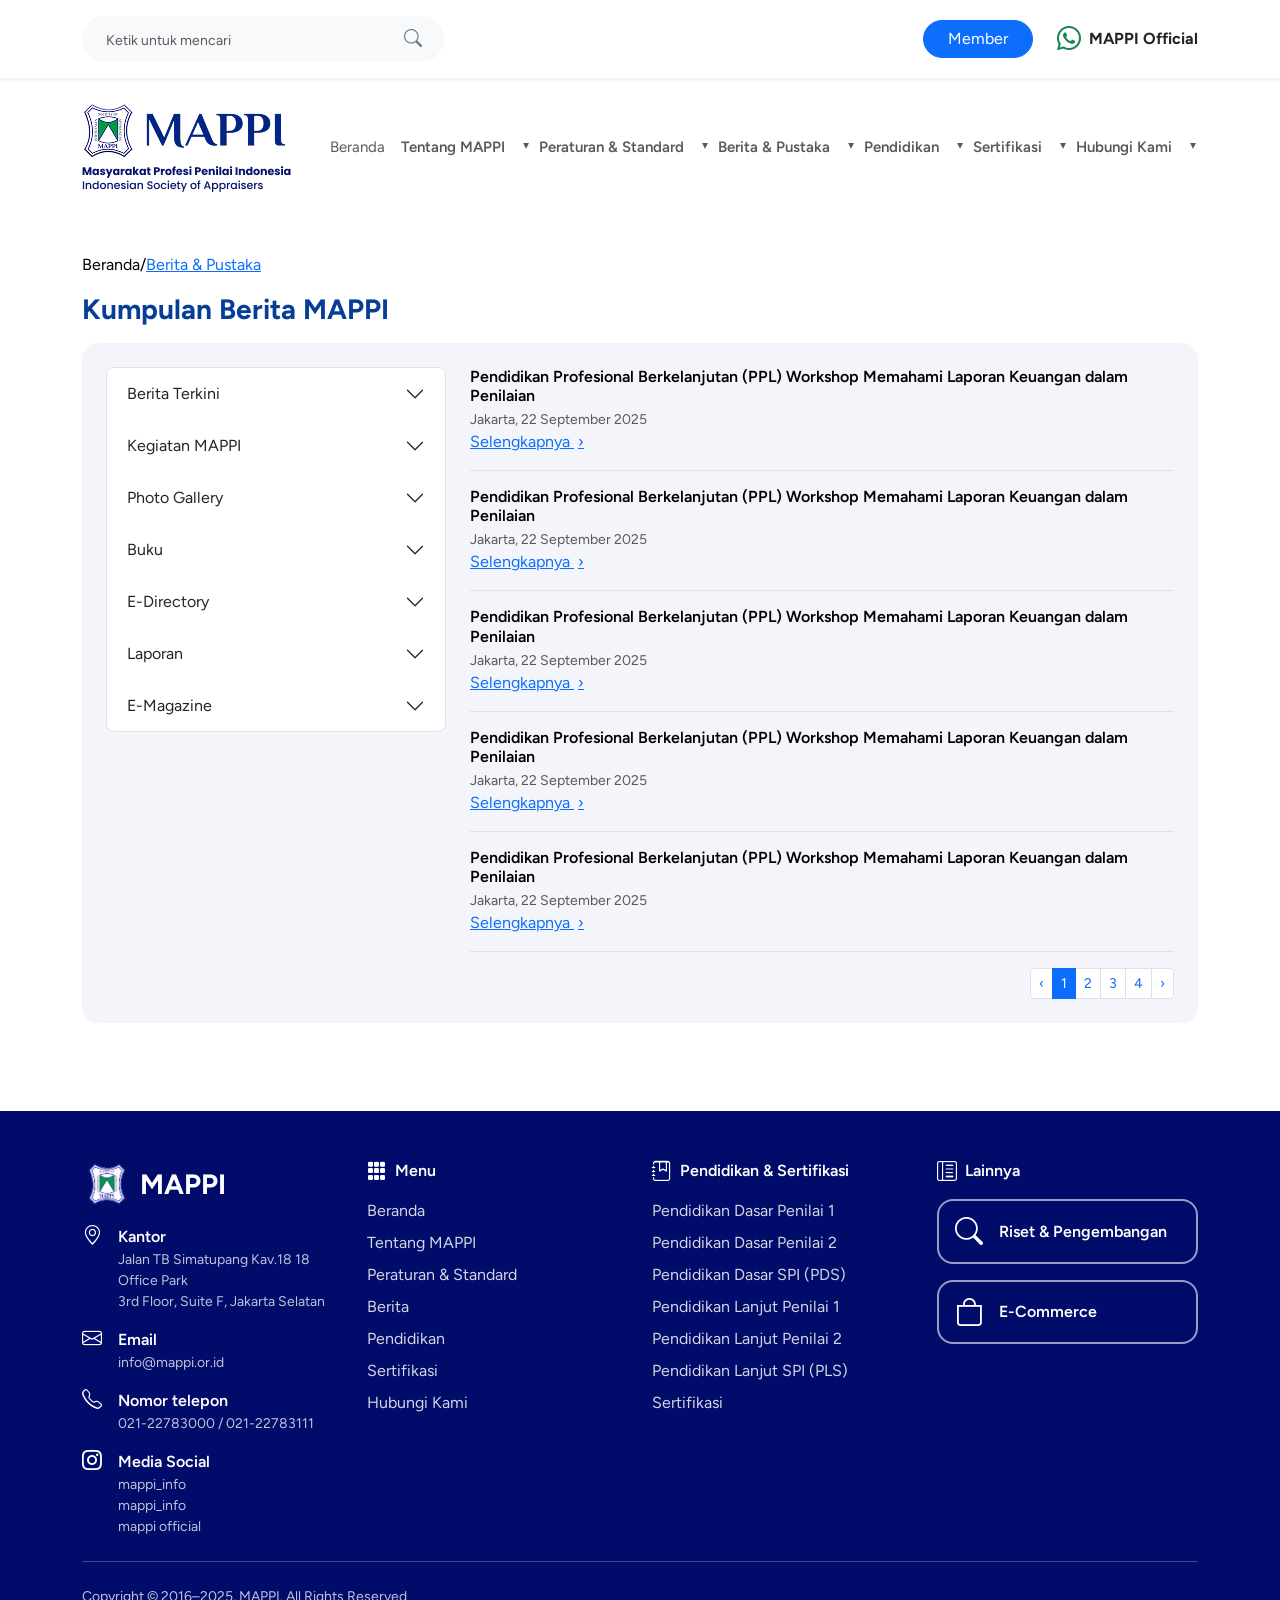
==== commit 2aa30410: "feat: update terbaru" ====
--- a/blog.html
+++ b/blog.html
@@ -132,6 +132,139 @@
       .accordion-button:focus {
         box-shadow: none;
         border-color: #010b69;
+      }
+
+      /* Dropdown wrapper */
+      .navbar .dropdown-menu {
+        background: #002b7f; /* biru gelap */
+        border: none;
+        border-radius: 18px;
+        padding: 12px 0;
+        min-width: 250px;
+        box-shadow: 0 8px 20px rgba(0, 0, 0, 0.15);
+        margin-top: 15px; /* jarak dropdown dari menu */
+      }
+
+      /* Dropdown item */
+      .navbar .dropdown-item {
+        color: #fff;
+        padding: 10px 20px;
+        font-weight: 500;
+        transition: all 0.2s ease;
+        position: relative;
+      }
+
+      /* Hover item */
+      .navbar .dropdown-item:hover {
+        background: rgba(255, 255, 255, 0.15);
+        color: #fff;
+      }
+
+      /* Icon “>” di kanan untuk item yang punya sub */
+      .navbar .dropdown-item::after {
+        content: "›"; /* panah */
+        position: absolute;
+        right: 20px;
+        opacity: 0.5;
+        transition: all 0.2s ease;
+      }
+
+      /* Panah saat hover */
+      .navbar .dropdown-item:hover::after {
+        opacity: 1;
+        right: 16px;
+      }
+
+      /* Dropdown toggle (menu utama) */
+      .navbar .nav-link.dropdown-toggle {
+        font-weight: 600;
+        padding-right: 26px;
+        position: relative;
+      }
+
+      /* Icon panah ke atas (seperti contoh gambar) */
+      .navbar .nav-link.dropdown-toggle::after {
+        border: none;
+        content: "▲";
+        font-size: 10px;
+        position: absolute;
+        right: 0;
+        top: 45%;
+        transform: translateY(-50%) rotate(180deg); /* default arah bawah */
+        transition: 0.2s;
+      }
+
+      /* Saat dropdown terbuka → panah ke atas */
+      .navbar .show .nav-link.dropdown-toggle::after {
+        transform: translateY(-50%) rotate(0deg);
+      }
+
+      /* Animasi yang lebih smooth */
+      [data-aos] {
+        pointer-events: none;
+      }
+      [data-aos].aos-animate {
+        pointer-events: auto;
+      }
+
+      /* Text berubah biru saat hover */
+      .left-side ul li:hover div {
+        color: #0041a2 !important;
+      }
+
+      .info-card {
+        background: #ffffff;
+        border: 1px solid #e5e5e5;
+        transition: all 0.3s ease;
+        cursor: pointer;
+      }
+
+      /* Thumbnail */
+      .info-card .card-thumb img {
+        transition: all 0.3s ease;
+      }
+
+      /* Hover Effect */
+      .info-card:hover {
+        background: #0041a2; /* Biru */
+        transform: translateY(-6px);
+        box-shadow: 0 8px 18px rgba(0, 0, 0, 0.15);
+      }
+
+      /* Image gelap saat hover */
+      .info-card:hover .card-thumb img {
+        filter: brightness(0.7);
+      }
+
+      /* Teks putih saat hover */
+      .info-card:hover .card-caption strong,
+      .info-card:hover .card-caption .small {
+        color: #fff !important;
+      }
+
+      .tile {
+        background: #f8f9fa;
+        border: 1px solid #e6e6e6;
+        transition: all 0.3s ease;
+        cursor: pointer;
+      }
+
+      /* Hover */
+      .tile:hover {
+        background: #0d6efd; /* Biru */
+        color: #fff;
+        transform: translateY(-5px);
+        box-shadow: 0 10px 18px rgba(0, 0, 0, 0.12);
+      }
+
+      /* Icon jadi putih */
+      .tile:hover i {
+        color: #fff !important;
+      }
+
+      /* Teks jadi putih */
+      .tile:hover .fw-semibold {
+        color: #fff !important;
       }
     </style>
   </head>
@@ -189,11 +322,7 @@
       <div class="container">
         <!-- Logo -->
         <a class="navbar-brand" href="#">
-          <img
-            src="/assets/images/logo_with_text.png"
-            width="218"
-            alt="logo"
-          />
+          <img src="/assets/images/logo_with_text.png" width="218" alt="logo" />
         </a>
 
         <!-- Toggler -->
@@ -222,8 +351,24 @@
                 >Tentang MAPPI</a
               >
               <ul class="dropdown-menu">
-                <li><a class="dropdown-item" href="#">Action</a></li>
-                <li><a class="dropdown-item" href="#">Another action</a></li>
+                <li><a class="dropdown-item" href="#">Sejarah MAPPI</a></li>
+                <li><a class="dropdown-item" href="#">Organisasi</a></li>
+                <li>
+                  <a class="dropdown-item" href="#"
+                    >Dewan Pimpinan Nasional (DPN)</a
+                  >
+                </li>
+                <li><a class="dropdown-item" href="#">Dewan Penilai</a></li>
+                <li>
+                  <a class="dropdown-item" href="#">Dewan Pengawas Keuangan</a>
+                </li>
+                <li><a class="dropdown-item" href="#">Pengurus Pusat</a></li>
+                <li><a class="dropdown-item" href="#">DPD MAPPI</a></li>
+                <li><a class="dropdown-item" href="#">Profil</a></li>
+                <li><a class="dropdown-item" href="#">Visi dan Misi</a></li>
+                <li>
+                  <a class="dropdown-item" href="#">Jenjang Keanggotaan</a>
+                </li>
               </ul>
             </li>
 
@@ -235,8 +380,35 @@
                 >Peraturan & Standard</a
               >
               <ul class="dropdown-menu">
-                <li><a class="dropdown-item" href="#">Action</a></li>
-                <li><a class="dropdown-item" href="#">Another action</a></li>
+                <li><a class="dropdown-item" href="#">AD & ART</a></li>
+                <li><a class="dropdown-item" href="#">Standard Fee</a></li>
+                <li>
+                  <a class="dropdown-item" href="#"
+                    >Kode Etik & Standar Penilaian Indonesia (SPI)</a
+                  >
+                </li>
+                <li><a class="dropdown-item" href="#">Peraturan OJK</a></li>
+                <li>
+                  <a class="dropdown-item" href="#">Peraturan Bank Indonesia</a>
+                </li>
+                <li>
+                  <a class="dropdown-item" href="#"
+                    >JUKNIS SPI-201 Edisi VI 2015</a
+                  >
+                </li>
+                <li><a class="dropdown-item" href="#">PMK 101/2014</a></li>
+                <li><a class="dropdown-item" href="#">PMK 56/2017</a></li>
+                <li>
+                  <a class="dropdown-item" href="#"
+                    >Peraturan Organisasi (PO)</a
+                  >
+                </li>
+                <li><a class="dropdown-item" href="#">Pedoman Kerja DPK</a></li>
+                <li>
+                  <a class="dropdown-item" href="#"
+                    >Pedoman Kerja dan Penangan Kasus</a
+                  >
+                </li>
               </ul>
             </li>
 
@@ -249,9 +421,14 @@
               >
               <ul class="dropdown-menu">
                 <li>
-                  <a class="dropdown-item" href="./blog.html">Action</a>
-                </li>
-                <li><a class="dropdown-item" href="#">Another action</a></li>
+                  <a class="dropdown-item" href="./blog.html">Berita Terkini</a>
+                </li>
+                <li><a class="dropdown-item" href="#">Kegiatan MAPPI</a></li>
+                <li><a class="dropdown-item" href="#">Photo Gallery</a></li>
+                <li><a class="dropdown-item" href="#">Buku</a></li>
+                <li><a class="dropdown-item" href="#">E-Directory</a></li>
+                <li><a class="dropdown-item" href="#">Laporan</a></li>
+                <li><a class="dropdown-item" href="#">E-Magazine</a></li>
               </ul>
             </li>
 
@@ -263,8 +440,22 @@
                 >Pendidikan</a
               >
               <ul class="dropdown-menu">
-                <li><a class="dropdown-item" href="#">Action</a></li>
-                <li><a class="dropdown-item" href="#">Another action</a></li>
+                <li>
+                  <a class="dropdown-item" href="./blog.html"
+                    >Jenjang Pendidikan</a
+                  >
+                </li>
+                <li><a class="dropdown-item" href="#">Designasi</a></li>
+                <li><a class="dropdown-item" href="#">Non Designasi</a></li>
+                <li>
+                  <a class="dropdown-item" href="#"
+                    >Form Pendaftaran Pendidikan</a
+                  >
+                </li>
+                <li><a class="dropdown-item" href="#">Jadwal Kegiatan</a></li>
+                <li>
+                  <a class="dropdown-item" href="#">MAPPI Learning Center</a>
+                </li>
               </ul>
             </li>
 
@@ -276,8 +467,18 @@
                 >Sertifikasi</a
               >
               <ul class="dropdown-menu">
-                <li><a class="dropdown-item" href="#">Action</a></li>
-                <li><a class="dropdown-item" href="#">Another action</a></li>
+                <li>
+                  <a class="dropdown-item" href="./blog.html">Prosedur</a>
+                </li>
+                <li><a class="dropdown-item" href="#">Jadwal Ujian</a></li>
+                <li><a class="dropdown-item" href="#">Komite Uji</a></li>
+                <li>
+                  <a class="dropdown-item" href="#">Buku Panduan</a>
+                </li>
+                <li><a class="dropdown-item" href="#">Bentuk Ujian</a></li>
+                <li>
+                  <a class="dropdown-item" href="#">Form Pendaftaran Ujian</a>
+                </li>
               </ul>
             </li>
 
@@ -289,8 +490,8 @@
                 >Hubungi Kami</a
               >
               <ul class="dropdown-menu">
-                <li><a class="dropdown-item" href="#">Action</a></li>
-                <li><a class="dropdown-item" href="#">Another action</a></li>
+                <li><a class="dropdown-item" href="#">Kantor Pusat</a></li>
+                <li><a class="dropdown-item" href="#">Kantor DPD</a></li>
               </ul>
             </li>
 
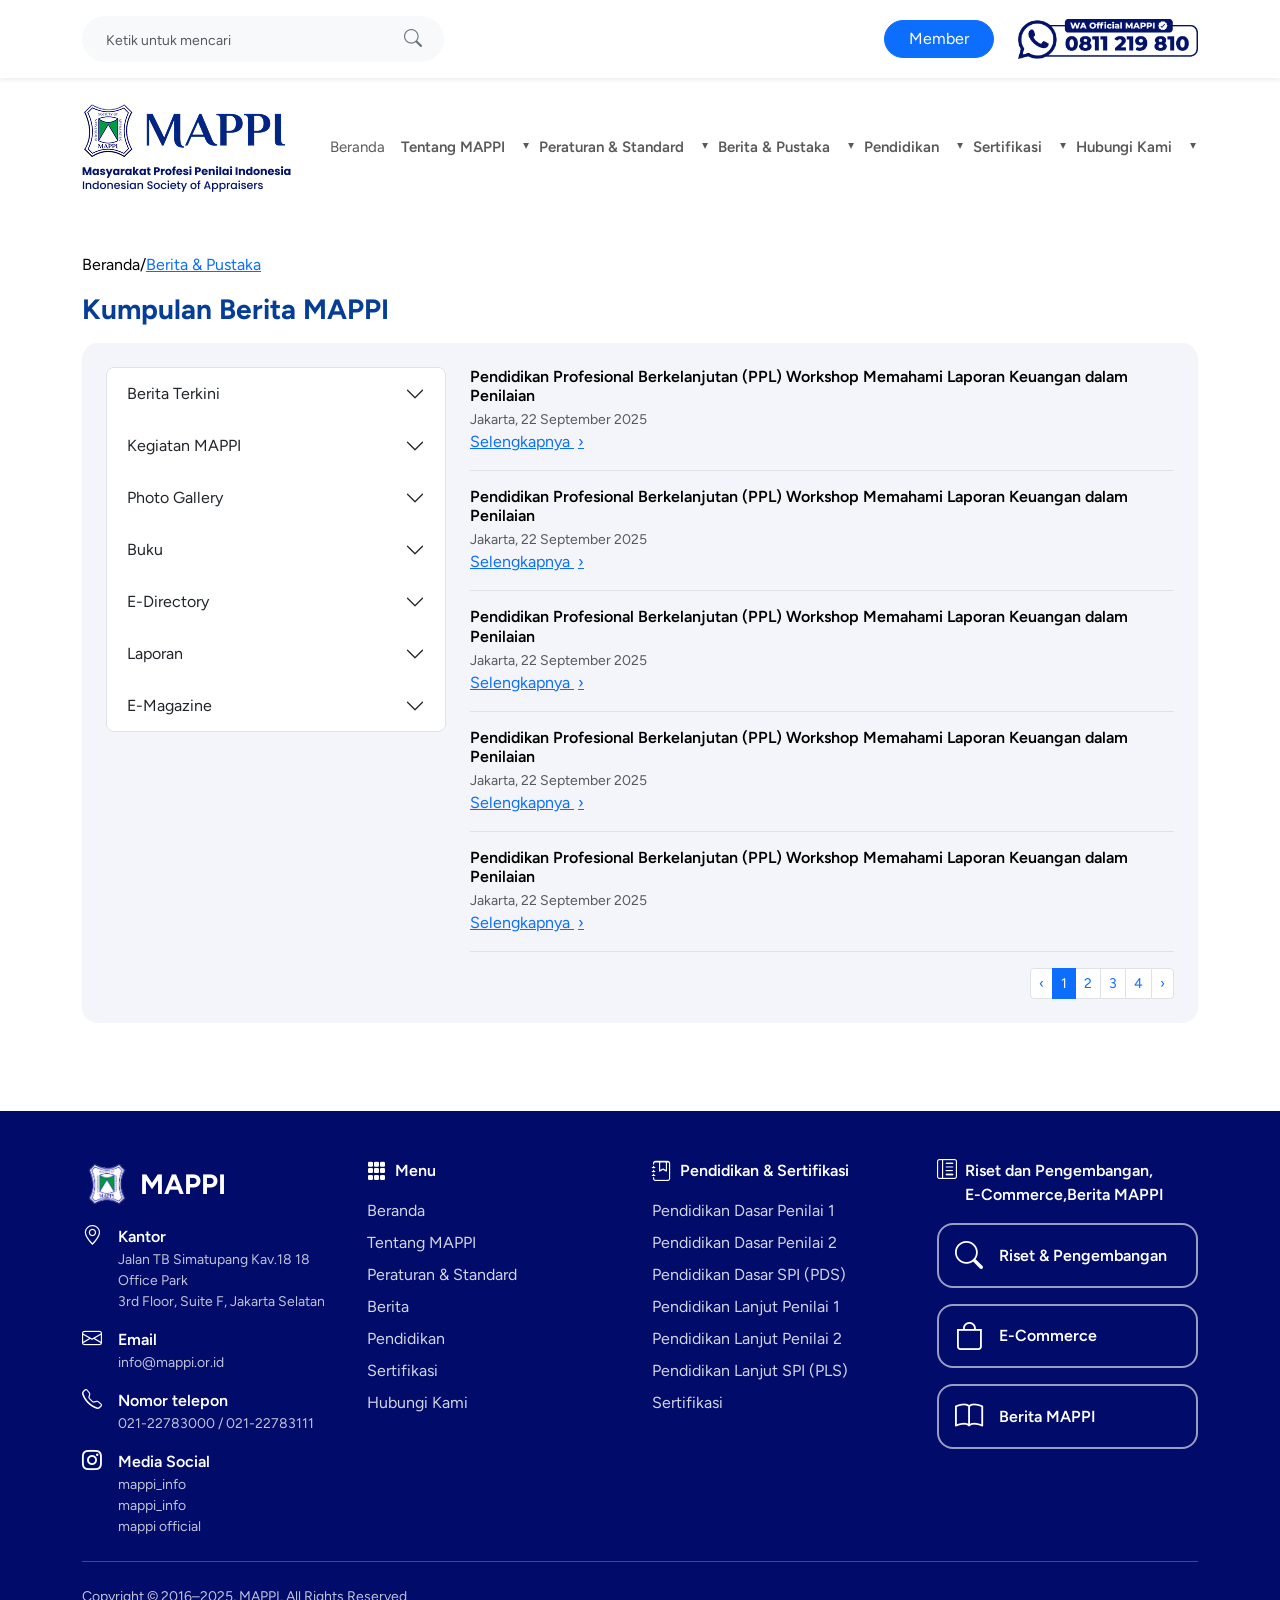
==== commit 917bb63f: "fix: bugs" ====
--- a/blog.html
+++ b/blog.html
@@ -307,8 +307,7 @@
             class="text-decoration-none text-reset d-flex align-items-center gap-2"
             target="_blank"
           >
-            <i class="bi bi-whatsapp fs-4 text-success"></i>
-            <span class="fw-bold">MAPPI Official</span>
+            <img src="./img/asset2.png" style="width: 180px" />
           </a>
         </div>
       </div>
@@ -801,9 +800,14 @@
     <footer class="footer-extended bg-primary-mappi text-white pt-5 pb-4">
       <div class="container">
         <div class="row gy-4">
-          <div class="col-12 col-lg-3" data-aos="fade-up" data-aos-duration="600">
+          <div
+            class="col-12 col-lg-3"
+            data-aos="fade-up"
+            data-aos-duration="600"
+          >
             <div class="d-flex align-items-center gap-2 mb-3">
               <img style="width: 50px" src="img/images (1).png" alt="logo" />
+              <!-- <i class="bi-shield-check fs-3"></i> -->
               <span class="fs-3 fw-bold">MAPPI</span>
             </div>
             <div class="mb-3">
@@ -851,15 +855,18 @@
             </div>
           </div>
 
-          <div class="col-12 col-lg-3" data-aos="fade-up" data-aos-duration="600" data-aos-delay="100">
+          <div
+            class="col-12 col-lg-3"
+            data-aos="fade-up"
+            data-aos-duration="600"
+            data-aos-delay="100"
+          >
             <div class="d-flex align-items-center gap-2 mb-3">
               <i class="bi-grid-3x3-gap-fill fs-5"></i>
               <span class="fw-semibold">Menu</span>
             </div>
             <div class="row row-cols-1 g-2">
-              <div class="col">
-                <a href="#" class="link-light">Beranda</a>
-              </div>
+              <div class="col"><a href="#" class="link-light">Beranda</a></div>
               <div class="col">
                 <a href="#" class="link-light">Tentang MAPPI</a>
               </div>
@@ -879,7 +886,12 @@
             </div>
           </div>
 
-          <div class="col-12 col-lg-3" data-aos="fade-up" data-aos-duration="600" data-aos-delay="150">
+          <div
+            class="col-12 col-lg-3"
+            data-aos="fade-up"
+            data-aos-duration="600"
+            data-aos-delay="150"
+          >
             <div class="d-flex align-items-center gap-2 mb-3">
               <i class="bi-journal-bookmark fs-5"></i>
               <span class="fw-semibold">Pendidikan & Sertifikasi</span>
@@ -907,24 +919,39 @@
             </ul>
           </div>
 
-          <div class="col-12 col-lg-3" data-aos="fade-up" data-aos-duration="600" data-aos-delay="200">
-            <div class="d-flex align-items-center gap-2 mb-3">
+          <div
+            class="col-12 col-lg-3"
+            data-aos="fade-up"
+            data-aos-duration="600"
+            data-aos-delay="200"
+          >
+            <div class="d-flex align-items-start gap-2 mb-3">
               <i class="bi-layout-text-sidebar-reverse fs-5"></i>
-              <span class="fw-semibold">Lainnya</span>
-            </div>
+              <span class="fw-semibold"
+                >Riset dan Pengembangan,<br />E-Commerce,Berita MAPPI</span
+              >
+            </div>
+
             <div
               class="tile p-3 rounded-4 mb-3 d-flex align-items-center gap-3"
             >
               <i class="bi-search fs-3"></i>
               <div class="fw-semibold">Riset & Pengembangan</div>
             </div>
-            <div class="tile p-3 rounded-4 d-flex align-items-center gap-3">
+
+            <div
+              class="tile p-3 rounded-4 mb-3 d-flex align-items-center gap-3"
+            >
               <i class="bi-bag fs-3"></i>
               <div class="fw-semibold">E-Commerce</div>
             </div>
+
+            <div class="tile p-3 rounded-4 d-flex align-items-center gap-3">
+              <i class="bi-book fs-3"></i>
+              <div class="fw-semibold">Berita MAPPI</div>
+            </div>
           </div>
         </div>
-
         <hr class="border-light opacity-25 my-4" />
         <div
           class="d-flex flex-column flex-md-row align-items-center justify-content-between gap-2"
--- a/assets/css/index.css
+++ b/assets/css/index.css
@@ -496,7 +496,7 @@
 
 /* Link Terkait */
 #link-terkait {
-  background: #cfe3f8;
+  background: #0041A240;
 }
 #link-terkait .link-logos {
   padding: 2rem 1rem;
